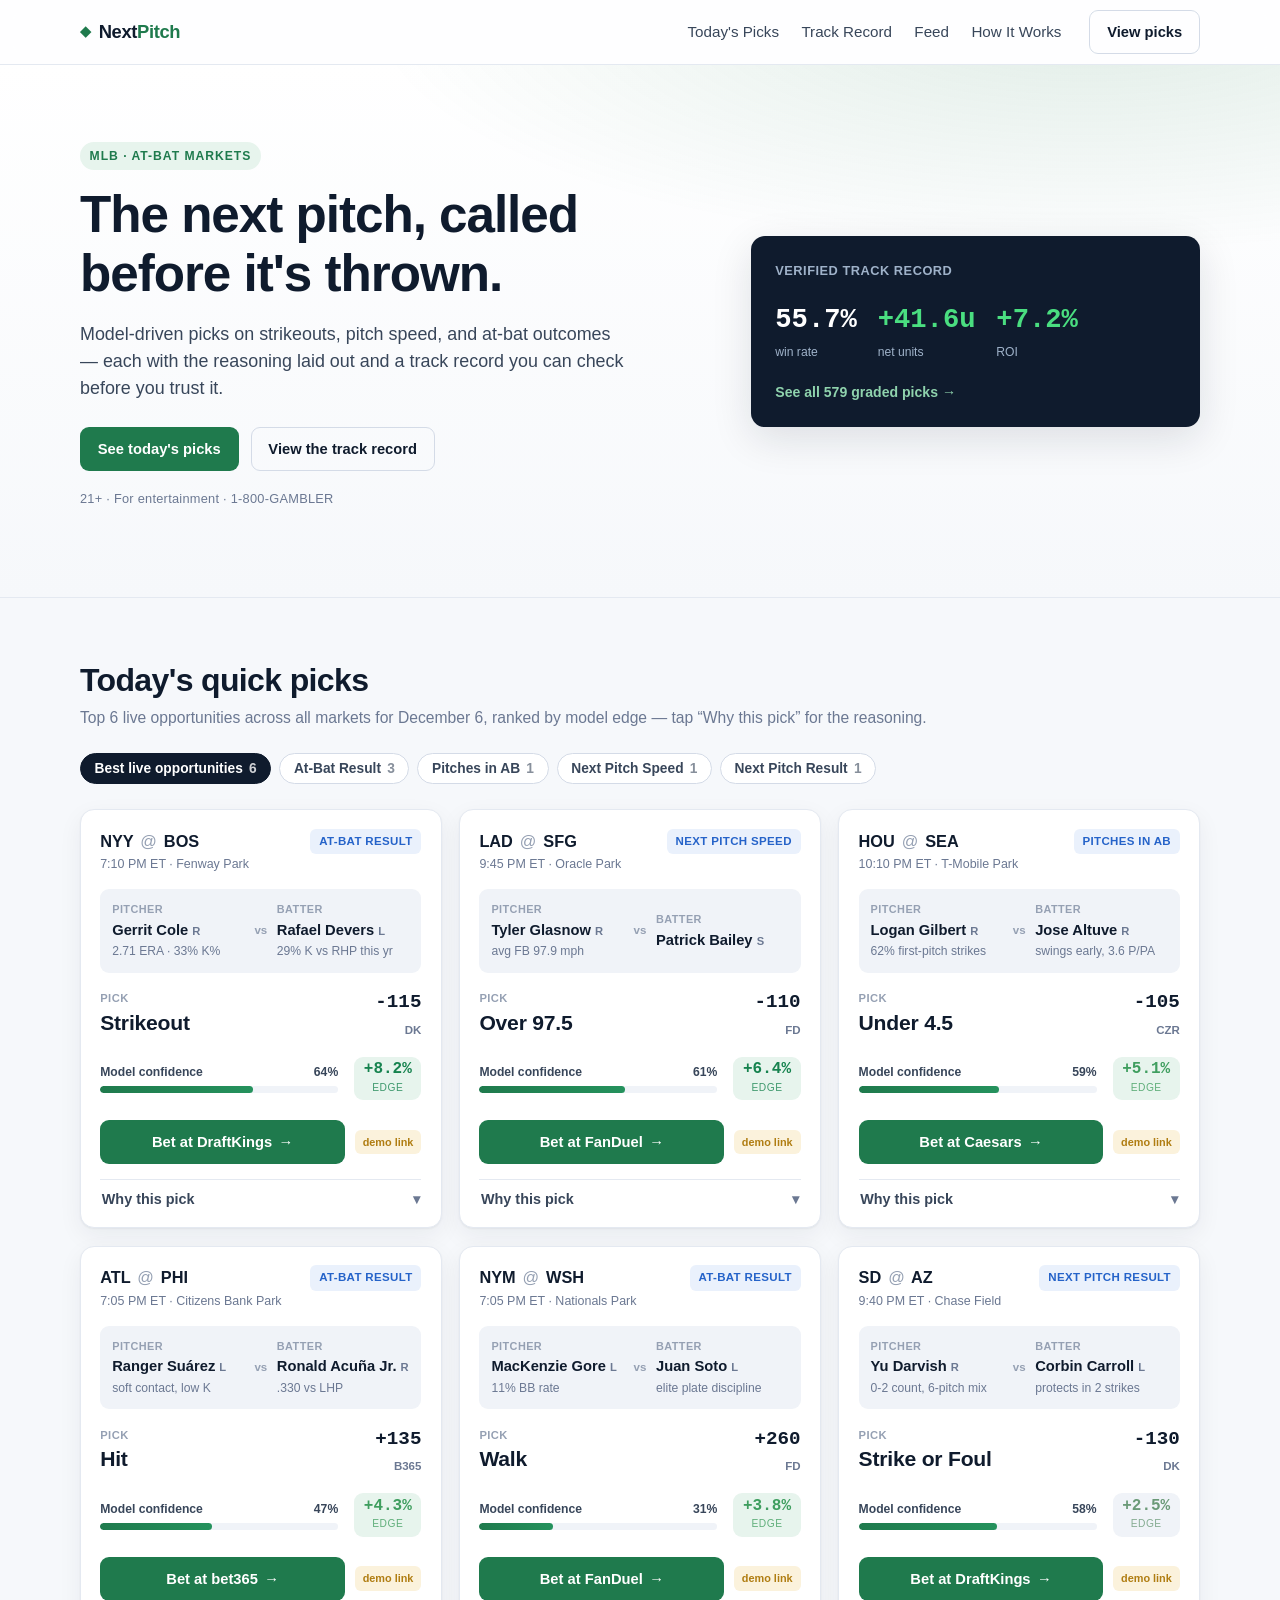
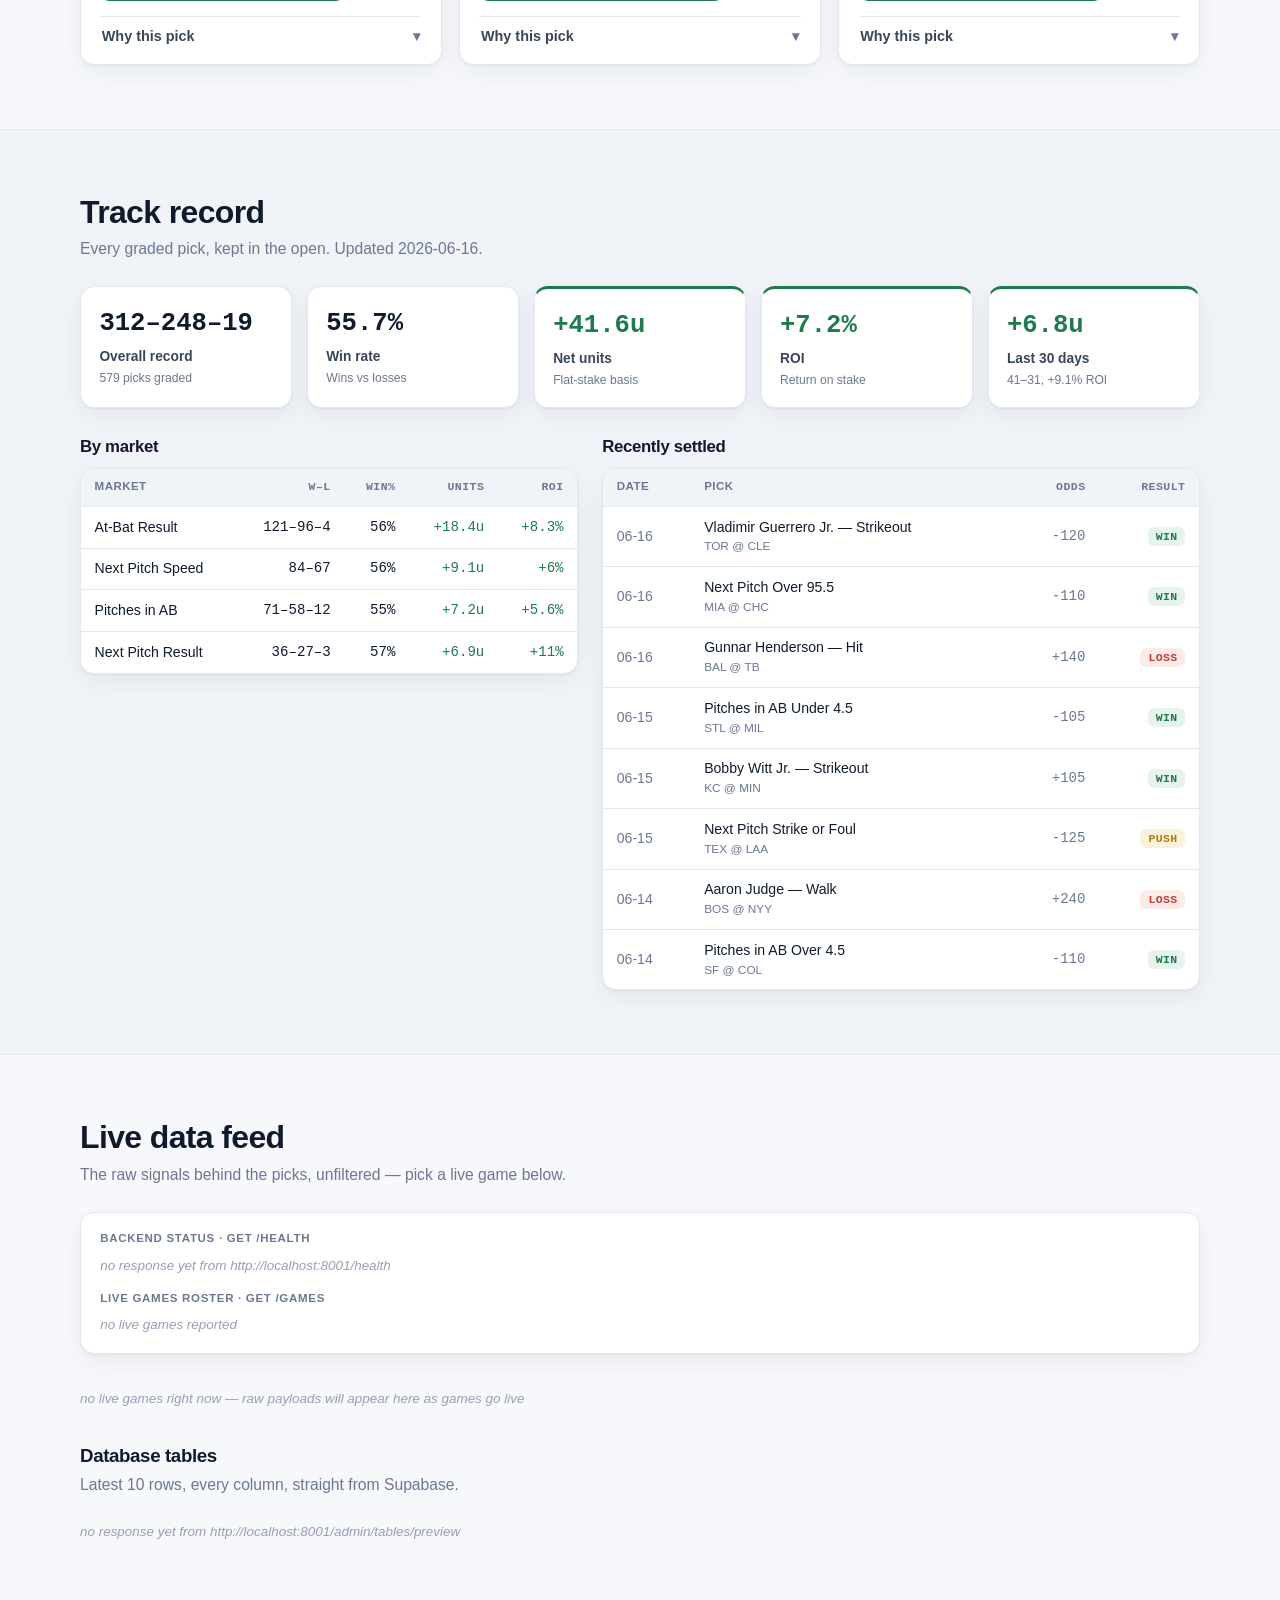
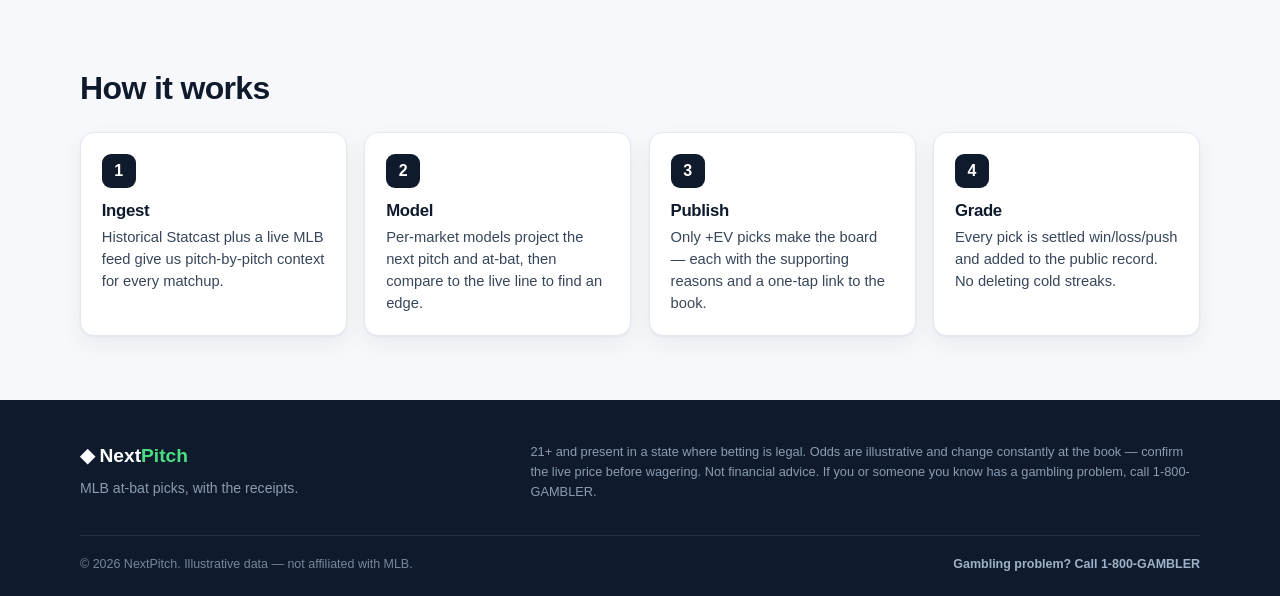
==== frontend/index.html @ a4dc6997 "Merge pull request #5 from danielmac96/claude/planning-session-69y5hz" ====
<!DOCTYPE html>
<html lang="en">
<head>
  <meta charset="utf-8">
  <meta name="viewport" content="width=device-width, initial-scale=1">
  <title>Next Pitch — MLB At-Bat Picks</title>
  <meta name="description" content="Data-driven MLB at-bat picks — strikeouts, pitch speed, and more — with a transparent, verifiable track record.">
  <link rel="stylesheet" href="site.css">
</head>
<body>
  <!-- ── Header / nav ─────────────────────────────────────────────── -->
  <header class="site-header">
    <div class="wrap header-inner">
      <a class="brand" href="#top">
        <span class="brand-mark">◆</span>
        <span class="brand-name">Next<span>Pitch</span></span>
      </a>
      <nav class="nav">
        <a href="#picks">Today's Picks</a>
        <a href="#record">Track Record</a>
        <a href="#feed">Feed</a>
        <a href="#how">How It Works</a>
      </nav>
      <a class="btn btn-ghost nav-cta" href="#picks">View picks</a>
    </div>
  </header>

  <main id="top">
    <!-- ── Hero ───────────────────────────────────────────────────── -->
    <section class="hero">
      <div class="wrap hero-inner">
        <div class="hero-copy">
          <span class="eyebrow">MLB · At-Bat Markets</span>
          <h1>The next pitch, called before it's thrown.</h1>
          <p class="lede">
            Model-driven picks on strikeouts, pitch speed, and at-bat outcomes —
            each with the reasoning laid out and a track record you can check
            before you trust it.
          </p>
          <div class="hero-actions">
            <a class="btn btn-primary" href="#picks">See today's picks</a>
            <a class="btn btn-ghost" href="#record">View the track record</a>
          </div>
          <p class="hero-fineprint">21+ · For entertainment · 1-800-GAMBLER</p>
        </div>
        <!-- Confidence stats pulled from the track record -->
        <aside class="hero-stats" id="hero-stats" aria-label="Track record summary">
          <div class="stat-card skeleton-card"></div>
        </aside>
      </div>
    </section>

    <!-- ── Today's picks ──────────────────────────────────────────── -->
    <section id="picks" class="section">
      <div class="wrap">
        <div class="section-head">
          <div>
            <h2>Today's quick picks</h2>
            <p class="section-sub" id="picks-sub">Loading today's board…</p>
          </div>
          <div class="filters" id="filters" role="tablist" aria-label="Best live opportunities, or pick a single market"></div>
        </div>
        <div class="picks-grid" id="picks-grid"></div>
      </div>
    </section>

    <!-- ── Track record ───────────────────────────────────────────── -->
    <section id="record" class="section section-alt">
      <div class="wrap">
        <div class="section-head">
          <div>
            <h2>Track record</h2>
            <p class="section-sub" id="record-sub">Every graded pick, kept in the open.</p>
          </div>
        </div>
        <div class="record-tiles" id="record-tiles"></div>
        <div class="record-cols">
          <div class="record-block">
            <h3>By market</h3>
            <div class="table-scroll">
              <table class="rec-table" id="bymarket-table"></table>
            </div>
          </div>
          <div class="record-block">
            <h3>Recently settled</h3>
            <div class="table-scroll">
              <table class="rec-table" id="recent-table"></table>
            </div>
          </div>
        </div>
      </div>
    </section>

    <!-- ── Live data feed ────────────────────────────────────────────── -->
    <section id="feed" class="section">
      <div class="wrap">
        <div class="section-head">
          <div>
            <h2>Live data feed</h2>
            <p class="section-sub" id="feed-sub">The raw signals behind the picks, unfiltered — pick a live game below.</p>
          </div>
        </div>
        <div class="feed-status" id="feed-status"></div>
        <div class="feed-subtabs" id="feed-subtabs" role="tablist" aria-label="Select a live game feed"></div>
        <div id="feed-panes"></div>

        <div class="section-head" style="margin-top: 2.2rem;">
          <div>
            <h3>Database tables</h3>
            <p class="section-sub">Latest 10 rows, every column, straight from Supabase.</p>
          </div>
        </div>
        <div id="db-tables"></div>
      </div>
    </section>

    <!-- ── How it works ───────────────────────────────────────────── -->
    <section id="how" class="section">
      <div class="wrap">
        <div class="section-head"><h2>How it works</h2></div>
        <ol class="steps">
          <li>
            <span class="step-num">1</span>
            <h3>Ingest</h3>
            <p>Historical Statcast plus a live MLB feed give us pitch-by-pitch context for every matchup.</p>
          </li>
          <li>
            <span class="step-num">2</span>
            <h3>Model</h3>
            <p>Per-market models project the next pitch and at-bat, then compare to the live line to find an edge.</p>
          </li>
          <li>
            <span class="step-num">3</span>
            <h3>Publish</h3>
            <p>Only +EV picks make the board — each with the supporting reasons and a one-tap link to the book.</p>
          </li>
          <li>
            <span class="step-num">4</span>
            <h3>Grade</h3>
            <p>Every pick is settled win/loss/push and added to the public record. No deleting cold streaks.</p>
          </li>
        </ol>
      </div>
    </section>
  </main>

  <!-- ── Footer ───────────────────────────────────────────────────── -->
  <footer class="site-footer">
    <div class="wrap footer-inner">
      <div class="footer-brand">
        <span class="brand-mark">◆</span>
        <span class="brand-name">Next<span>Pitch</span></span>
        <p class="footer-tag">MLB at-bat picks, with the receipts.</p>
      </div>
      <p class="disclaimer" id="disclaimer"></p>
    </div>
    <div class="wrap footer-legal">
      <span>© <span id="year"></span> NextPitch. Illustrative data — not affiliated with MLB.</span>
      <span class="gamble-badge">Gambling problem? Call 1-800-GAMBLER</span>
    </div>
  </footer>

  <script src="picks-data.js"></script>
  <script src="site.js"></script>
</body>
</html>
---- frontend/site.css ----
/* ============================================================
   NextPitch — consumer picks site
   Clean, trustworthy, sportsbook-adjacent. Light surface, deep
   navy ink, green for +EV. Distinct from the dark terminal.html.
   ============================================================ */

:root {
  --bg:        #f6f8fb;
  --surface:   #ffffff;
  --surface-2: #f0f3f8;
  --ink:       #0f1b2d;
  --ink-2:     #38465a;
  --muted:     #6b7892;
  --muted-2:   #95a0b3;
  --line:      #e4e9f1;
  --line-2:    #d4dbe7;

  --navy:      #0f1b2d;
  --navy-2:    #16263d;
  --accent:    #1f7a4d;   /* +EV green */
  --accent-2:  #25925d;
  --accent-bg: #e7f4ed;
  --gold:      #b8862b;
  --red:       #c23b34;
  --red-bg:    #fbecea;
  --amber:     #b07d12;
  --amber-bg:  #fbf2dc;
  --blue:      #2563c9;

  --hot:       #16834f;
  --warm:      #3f9e5f;
  --soft:      #6b9a78;
  --neg:       #c23b34;

  --radius:    14px;
  --radius-sm: 9px;
  --shadow:    0 1px 2px rgba(15,27,45,.05), 0 8px 24px rgba(15,27,45,.06);
  --shadow-lg: 0 12px 40px rgba(15,27,45,.12);
  --sans: -apple-system, BlinkMacSystemFont, "Segoe UI", Roboto, "Helvetica Neue", Arial, sans-serif;
  --mono: ui-monospace, "SF Mono", "JetBrains Mono", Menlo, Consolas, monospace;
}

* { box-sizing: border-box; }
html { scroll-behavior: smooth; }
body {
  margin: 0;
  font-family: var(--sans);
  color: var(--ink);
  background: var(--bg);
  line-height: 1.5;
  -webkit-font-smoothing: antialiased;
}
a { color: inherit; text-decoration: none; }
h1, h2, h3 { margin: 0; line-height: 1.15; letter-spacing: -0.02em; }
.wrap { width: min(1120px, 92vw); margin: 0 auto; }
.num { font-variant-numeric: tabular-nums; font-family: var(--mono); }
.pos { color: var(--accent); }
.neg { color: var(--red); }

/* ── buttons ──────────────────────────────────────────────── */
.btn {
  display: inline-flex; align-items: center; justify-content: center; gap: .4rem;
  font-weight: 600; font-size: .92rem; padding: .62rem 1.05rem;
  border-radius: var(--radius-sm); border: 1px solid transparent;
  cursor: pointer; transition: transform .08s ease, background .15s ease, box-shadow .15s ease;
}
.btn:active { transform: translateY(1px); }
.btn-primary { background: var(--accent); color: #fff; }
.btn-primary:hover { background: var(--accent-2); box-shadow: 0 6px 18px rgba(31,122,77,.28); }
.btn-ghost { background: transparent; color: var(--ink); border-color: var(--line-2); }
.btn-ghost:hover { background: var(--surface-2); }

/* ── header ───────────────────────────────────────────────── */
.site-header {
  position: sticky; top: 0; z-index: 50;
  background: rgba(255,255,255,.86); backdrop-filter: blur(10px);
  border-bottom: 1px solid var(--line);
}
.header-inner { display: flex; align-items: center; gap: 1.5rem; height: 64px; }
.brand { display: flex; align-items: center; gap: .5rem; font-weight: 800; font-size: 1.15rem; letter-spacing: -.02em; }
.brand-mark { color: var(--accent); font-size: .9rem; }
.brand-name span { color: var(--accent); }
.nav { display: flex; gap: 1.4rem; margin-left: auto; }
.nav a { color: var(--ink-2); font-weight: 500; font-size: .95rem; }
.nav a:hover { color: var(--ink); }
.nav-cta { margin-left: .25rem; }

/* ── hero ─────────────────────────────────────────────────── */
.hero {
  background:
    radial-gradient(1200px 400px at 85% -10%, rgba(31,122,77,.14), transparent 60%),
    linear-gradient(180deg, #fff 0%, var(--bg) 100%);
  border-bottom: 1px solid var(--line);
  padding: clamp(2.5rem, 6vw, 5rem) 0;
}
.hero-inner { display: grid; grid-template-columns: 1.25fr .9fr; gap: 3rem; align-items: center; }
.eyebrow {
  display: inline-block; font-size: .76rem; font-weight: 700; letter-spacing: .08em;
  text-transform: uppercase; color: var(--accent); background: var(--accent-bg);
  padding: .3rem .6rem; border-radius: 999px; margin-bottom: 1rem;
}
.hero h1 { font-size: clamp(2rem, 4.4vw, 3.2rem); font-weight: 800; }
.lede { font-size: 1.12rem; color: var(--ink-2); max-width: 34rem; margin: 1.1rem 0 1.6rem; }
.hero-actions { display: flex; gap: .75rem; flex-wrap: wrap; }
.hero-fineprint { margin-top: 1.1rem; font-size: .8rem; color: var(--muted); letter-spacing: .02em; }

.hero-stats { display: flex; }
.stat-card {
  width: 100%; background: var(--navy); color: #fff;
  border-radius: var(--radius); padding: 1.4rem 1.5rem; box-shadow: var(--shadow-lg);
}
.skeleton-card { min-height: 190px; background: var(--surface-2); }
.stat-card-title { font-size: .8rem; font-weight: 600; color: #9fb2c9; letter-spacing: .04em; text-transform: uppercase; }
.stat-row { display: flex; gap: 1.3rem; margin: 1.1rem 0 1.2rem; }
.stat { display: flex; flex-direction: column; }
.stat-num { font-size: 1.7rem; font-weight: 800; font-variant-numeric: tabular-nums; font-family: var(--mono); }
.stat-num.pos { color: #4ade80; } .stat-num.neg { color: #fb7185; }
.stat-lbl { font-size: .76rem; color: #9fb2c9; margin-top: .15rem; }
.stat-link { font-size: .88rem; font-weight: 600; color: #8fd3ad; }
.stat-link:hover { color: #b6e6cd; }

/* ── sections ─────────────────────────────────────────────── */
.section { padding: clamp(2.5rem, 5vw, 4.2rem) 0; }
.section-alt { background: var(--surface-2); border-top: 1px solid var(--line); border-bottom: 1px solid var(--line); }
.section-head { display: flex; align-items: flex-end; justify-content: space-between; gap: 1.5rem; margin-bottom: 1.6rem; flex-wrap: wrap; }
.section-head h2 { font-size: clamp(1.5rem, 3vw, 2rem); font-weight: 800; }
.section-sub { margin: .4rem 0 0; color: var(--muted); font-size: .98rem; }

/* ── filters ──────────────────────────────────────────────── */
.filters { display: flex; gap: .5rem; flex-wrap: wrap; }
.filter {
  font-family: var(--sans); font-size: .86rem; font-weight: 600; color: var(--ink-2);
  background: var(--surface); border: 1px solid var(--line-2); border-radius: 999px;
  padding: .42rem .85rem; cursor: pointer; transition: all .14s ease;
}
.filter:hover { border-color: var(--accent); color: var(--accent); }
.filter.active { background: var(--navy); color: #fff; border-color: var(--navy); }
.filter-n { opacity: .6; font-variant-numeric: tabular-nums; margin-left: .15rem; }
.filter.active .filter-n { opacity: .8; }

/* ── picks grid ───────────────────────────────────────────── */
.picks-grid { display: grid; grid-template-columns: repeat(auto-fill, minmax(330px, 1fr)); gap: 1.1rem; }
.pick-card {
  background: var(--surface); border: 1px solid var(--line); border-radius: var(--radius);
  padding: 1.15rem 1.2rem; box-shadow: var(--shadow); display: flex; flex-direction: column;
  transition: box-shadow .15s ease, border-color .15s ease;
}
.pick-card:hover { box-shadow: var(--shadow-lg); border-color: var(--line-2); }
.pick-card.is-open { box-shadow: var(--shadow-lg); }

.pick-top { display: flex; justify-content: space-between; align-items: flex-start; gap: .75rem; }
.matchup { display: flex; flex-direction: column; }
.teams { font-weight: 800; font-size: 1.02rem; }
.teams .at { color: var(--muted-2); font-weight: 500; margin: 0 .15rem; }
.game-meta { font-size: .78rem; color: var(--muted); margin-top: .12rem; }
.market-tag {
  font-size: .72rem; font-weight: 700; letter-spacing: .03em; text-transform: uppercase;
  color: var(--blue); background: #eaf1fc; padding: .26rem .55rem; border-radius: 6px; white-space: nowrap;
}

.matchup-faces {
  display: grid; grid-template-columns: 1fr auto 1fr; align-items: center; gap: .6rem;
  margin: .95rem 0; padding: .75rem; background: var(--surface-2); border-radius: var(--radius-sm);
}
.face { display: flex; flex-direction: column; min-width: 0; }
.face-role { font-size: .68rem; font-weight: 700; text-transform: uppercase; letter-spacing: .04em; color: var(--muted-2); }
.face-name { font-weight: 700; font-size: .92rem; margin-top: .1rem; }
.face-name .hand { font-size: .7rem; color: var(--muted); font-weight: 600; }
.face-note { font-size: .76rem; color: var(--muted); margin-top: .1rem; }
.vs { font-size: .72rem; font-weight: 700; color: var(--muted-2); }

.pick-line { display: flex; align-items: center; justify-content: space-between; gap: 1rem; }
.pick-call { display: flex; flex-direction: column; }
.pick-label { font-size: .7rem; font-weight: 700; text-transform: uppercase; letter-spacing: .04em; color: var(--muted-2); }
.pick-value { font-size: 1.32rem; font-weight: 800; color: var(--navy); letter-spacing: -.01em; }
.pick-odds { text-align: right; }
.odds-price { display: block; font-family: var(--mono); font-weight: 700; font-size: 1.2rem; }
.odds-book { font-size: .72rem; color: var(--muted); font-weight: 600; }

.meters { display: flex; align-items: center; gap: 1rem; margin: 1rem 0 .35rem; }
.meter { flex: 1; }
.meter-head { display: flex; justify-content: space-between; font-size: .76rem; color: var(--ink-2); font-weight: 600; margin-bottom: .3rem; }
.bar { height: 7px; background: var(--surface-2); border-radius: 999px; overflow: hidden; }
.bar-fill { height: 100%; background: linear-gradient(90deg, var(--accent), var(--accent-2)); border-radius: 999px; }
.edge-chip { display: flex; flex-direction: column; align-items: center; padding: .3rem .6rem; border-radius: var(--radius-sm); min-width: 62px; }
.edge-val { font-family: var(--mono); font-weight: 800; font-size: 1rem; line-height: 1; }
.edge-lbl { font-size: .64rem; text-transform: uppercase; letter-spacing: .05em; margin-top: .15rem; opacity: .8; }
.edge-hot  { background: var(--accent-bg); color: var(--hot); }
.edge-warm { background: var(--accent-bg); color: var(--warm); }
.edge-soft { background: var(--surface-2); color: var(--soft); }
.edge-neg  { background: var(--red-bg); color: var(--neg); }
.edge-none { background: var(--surface-2); color: var(--muted); }

.cta-row { display: flex; align-items: center; gap: .6rem; margin: .9rem 0 .25rem; }
.bet-cta { flex: 1; }
.aff-flag { font-size: .68rem; color: var(--amber); background: var(--amber-bg); padding: .25rem .5rem; border-radius: 6px; font-weight: 600; white-space: nowrap; }

/* ── why-this-pick dropdown ───────────────────────────────── */
.why-toggle {
  display: flex; align-items: center; justify-content: space-between; width: 100%;
  background: transparent; border: 0; border-top: 1px solid var(--line); margin-top: .7rem;
  padding: .7rem .1rem .1rem; cursor: pointer; font-family: var(--sans);
  font-size: .9rem; font-weight: 600; color: var(--ink-2);
}
.why-toggle:hover { color: var(--accent); }
.why-toggle .chev { transition: transform .18s ease; color: var(--muted); }
.why-toggle[aria-expanded="true"] .chev { transform: rotate(180deg); color: var(--accent); }
.why-body { padding-top: .5rem; }
.why-intro { font-size: .82rem; color: var(--ink-2); margin: 0 0 .55rem; }
.why-intro strong { color: var(--navy); }
.why-bullets { margin: 0; padding-left: 1.05rem; display: flex; flex-direction: column; gap: .4rem; }
.why-bullets li { font-size: .88rem; color: var(--ink-2); }
.why-bullets li::marker { color: var(--accent); }
.why-foot { font-size: .72rem; color: var(--muted-2); margin: .7rem 0 0; }

/* ── track record ─────────────────────────────────────────── */
.record-tiles { display: grid; grid-template-columns: repeat(auto-fit, minmax(150px, 1fr)); gap: .9rem; margin-bottom: 1.8rem; }
.rec-tile {
  background: var(--surface); border: 1px solid var(--line); border-radius: var(--radius);
  padding: 1.1rem 1.15rem; display: flex; flex-direction: column; box-shadow: var(--shadow);
}
.rec-tile.tone-pos { border-top: 3px solid var(--accent); }
.rec-tile.tone-neg { border-top: 3px solid var(--red); }
.rec-big { font-size: 1.6rem; font-weight: 800; font-variant-numeric: tabular-nums; font-family: var(--mono); }
.rec-lbl { font-size: .86rem; font-weight: 600; color: var(--ink-2); margin-top: .25rem; }
.rec-sub { font-size: .76rem; color: var(--muted); margin-top: .1rem; }
.tone-pos .rec-big { color: var(--accent); } .tone-neg .rec-big { color: var(--red); }

.record-cols { display: grid; grid-template-columns: 1fr 1.2fr; gap: 1.5rem; }
.record-block h3 { font-size: 1.05rem; font-weight: 700; margin-bottom: .7rem; }
.table-scroll { overflow-x: auto; background: var(--surface); border: 1px solid var(--line); border-radius: var(--radius); box-shadow: var(--shadow); }
.rec-table { width: 100%; border-collapse: collapse; font-size: .88rem; }
.rec-table th, .rec-table td { padding: .62rem .85rem; text-align: left; border-bottom: 1px solid var(--line); }
.rec-table th { font-size: .72rem; text-transform: uppercase; letter-spacing: .04em; color: var(--muted); font-weight: 700; background: var(--surface-2); }
.rec-table tbody tr:last-child td { border-bottom: 0; }
.rec-table .num { text-align: right; }
.rec-table th.num { text-align: right; }
.rec-table .dim { color: var(--muted); }
.rec-match { display: block; font-size: .74rem; color: var(--muted); margin-top: .05rem; }
.result { font-size: .72rem; font-weight: 800; padding: .2rem .5rem; border-radius: 6px; letter-spacing: .03em; }
.result-win  { color: var(--accent); background: var(--accent-bg); }
.result-loss { color: var(--red); background: var(--red-bg); }
.result-push { color: var(--amber); background: var(--amber-bg); }

/* ── live data feed ───────────────────────────────────────── */
.feed-status { margin-bottom: 1.1rem; }
.feed-section, .feed-pane {
  background: var(--surface); border: 1px solid var(--line); border-radius: var(--radius);
  padding: 1.1rem 1.2rem; box-shadow: var(--shadow);
}
.feed-section-title {
  font-size: .72rem; letter-spacing: .06em; text-transform: uppercase; font-weight: 700;
  color: var(--muted); margin: .9rem 0 .5rem;
}
.feed-section-title:first-child { margin-top: 0; }
.feed-kv { display: flex; flex-wrap: wrap; gap: .5rem 1.1rem; font-size: .84rem; color: var(--ink-2); }
.feed-kv b { color: var(--muted); font-weight: 600; margin-right: .25rem; }
.feed-empty { font-size: .84rem; color: var(--muted-2); font-style: italic; }

.feed-table { display: flex; flex-direction: column; font-size: .82rem; font-family: var(--mono); }
.feed-th, .feed-tr { display: grid; grid-template-columns: repeat(auto-fit, minmax(70px, 1fr)); gap: .5rem; padding: .35rem 0; }
.feed-th { color: var(--muted); border-bottom: 1px solid var(--line-2); font-size: .68rem; letter-spacing: .03em; text-transform: uppercase; font-family: var(--sans); font-weight: 700; }
.feed-tr { color: var(--ink-2); border-bottom: 1px solid var(--line); }
.feed-tr:last-child { border-bottom: 0; }

.feed-subtabs { display: flex; gap: .5rem; flex-wrap: wrap; margin: 1.1rem 0; }
.feed-pane-head { display: flex; align-items: center; gap: .9rem; font-size: .86rem; color: var(--ink); margin-bottom: .3rem; flex-wrap: wrap; }
.feed-pane-head .feed-id { color: var(--muted); font-weight: 700; font-family: var(--mono); }
.feed-pane-head .feed-label { font-weight: 700; }
.feed-pane-head .feed-names { color: var(--muted); }
.feed-pane-head .feed-model { margin-left: auto; color: var(--muted-2); font-family: var(--mono); font-size: .78rem; }
.feed-pane-foot { display: flex; gap: 1.2rem; margin-top: .8rem; font-size: .78rem; color: var(--muted); }
.feed-pane-foot b { color: var(--muted); font-weight: 600; margin-right: .25rem; }

/* ── how it works ─────────────────────────────────────────── */
.steps { list-style: none; padding: 0; margin: 0; display: grid; grid-template-columns: repeat(auto-fit, minmax(220px, 1fr)); gap: 1.1rem; counter-reset: step; }
.steps li { background: var(--surface); border: 1px solid var(--line); border-radius: var(--radius); padding: 1.3rem; box-shadow: var(--shadow); }
.step-num { display: inline-flex; align-items: center; justify-content: center; width: 34px; height: 34px; border-radius: 9px; background: var(--navy); color: #fff; font-weight: 800; margin-bottom: .8rem; }
.steps h3 { font-size: 1.05rem; margin-bottom: .35rem; }
.steps p { margin: 0; color: var(--ink-2); font-size: .92rem; }

/* ── footer ───────────────────────────────────────────────── */
.site-footer { background: var(--navy); color: #c4d1e0; padding: 2.6rem 0 1.4rem; }
.footer-inner { display: grid; grid-template-columns: 1fr 1.6fr; gap: 2rem; align-items: start; }
.footer-brand .brand-mark, .footer-brand .brand-name { color: #fff; }
.footer-brand .brand-name span { color: #4ade80; }
.footer-brand .brand-name, .footer-brand .brand-mark { font-size: 1.2rem; font-weight: 800; }
.footer-tag { font-size: .88rem; color: #8a9bb2; margin: .5rem 0 0; }
.disclaimer { font-size: .8rem; line-height: 1.6; color: #8a9bb2; margin: 0; }
.footer-legal { display: flex; justify-content: space-between; gap: 1rem; flex-wrap: wrap; margin-top: 2rem; padding-top: 1.2rem; border-top: 1px solid rgba(255,255,255,.1); font-size: .78rem; color: #76869d; }
.gamble-badge { font-weight: 600; color: #9fb2c9; }

/* ── responsive ───────────────────────────────────────────── */
@media (max-width: 880px) {
  .hero-inner { grid-template-columns: 1fr; }
  .record-cols { grid-template-columns: 1fr; }
  .footer-inner { grid-template-columns: 1fr; }
  .nav { display: none; }
}
@media (max-width: 520px) {
  .nav-cta { display: none; }
  .stat-row { gap: 1rem; }
}
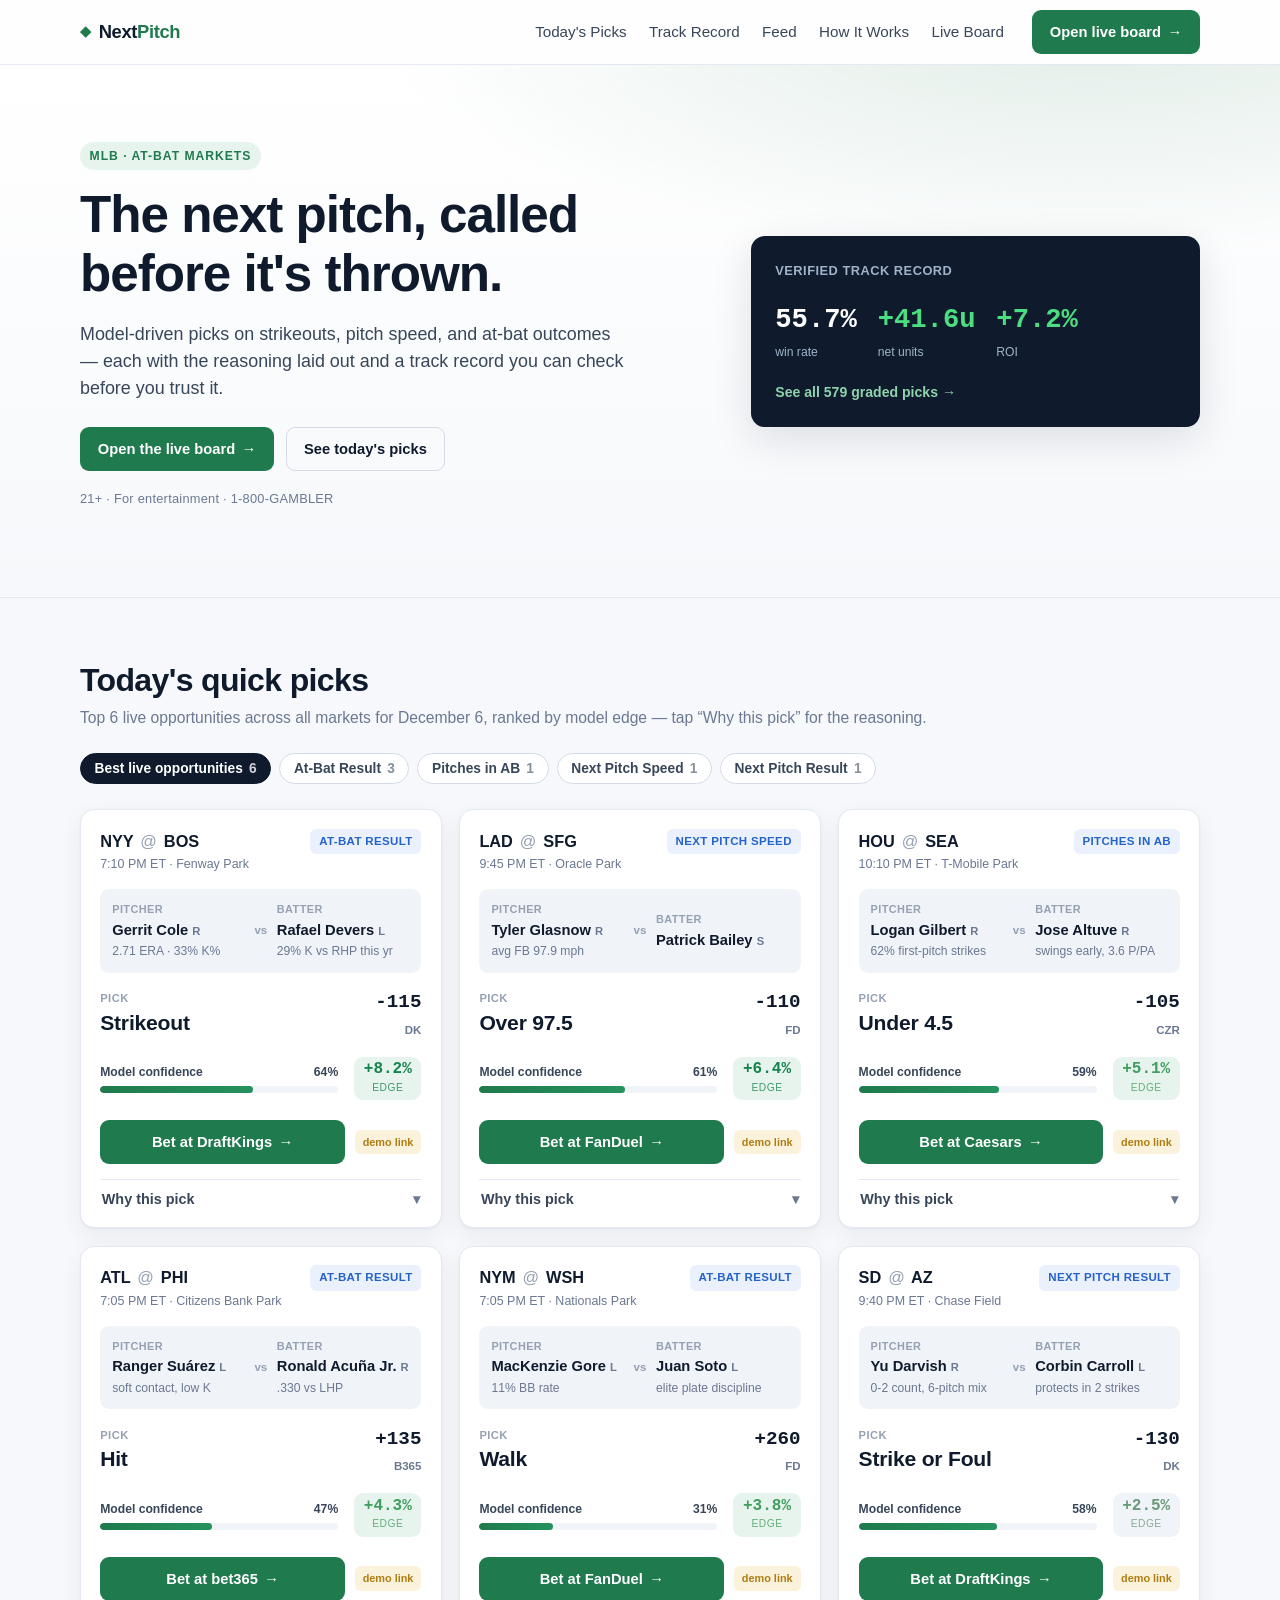
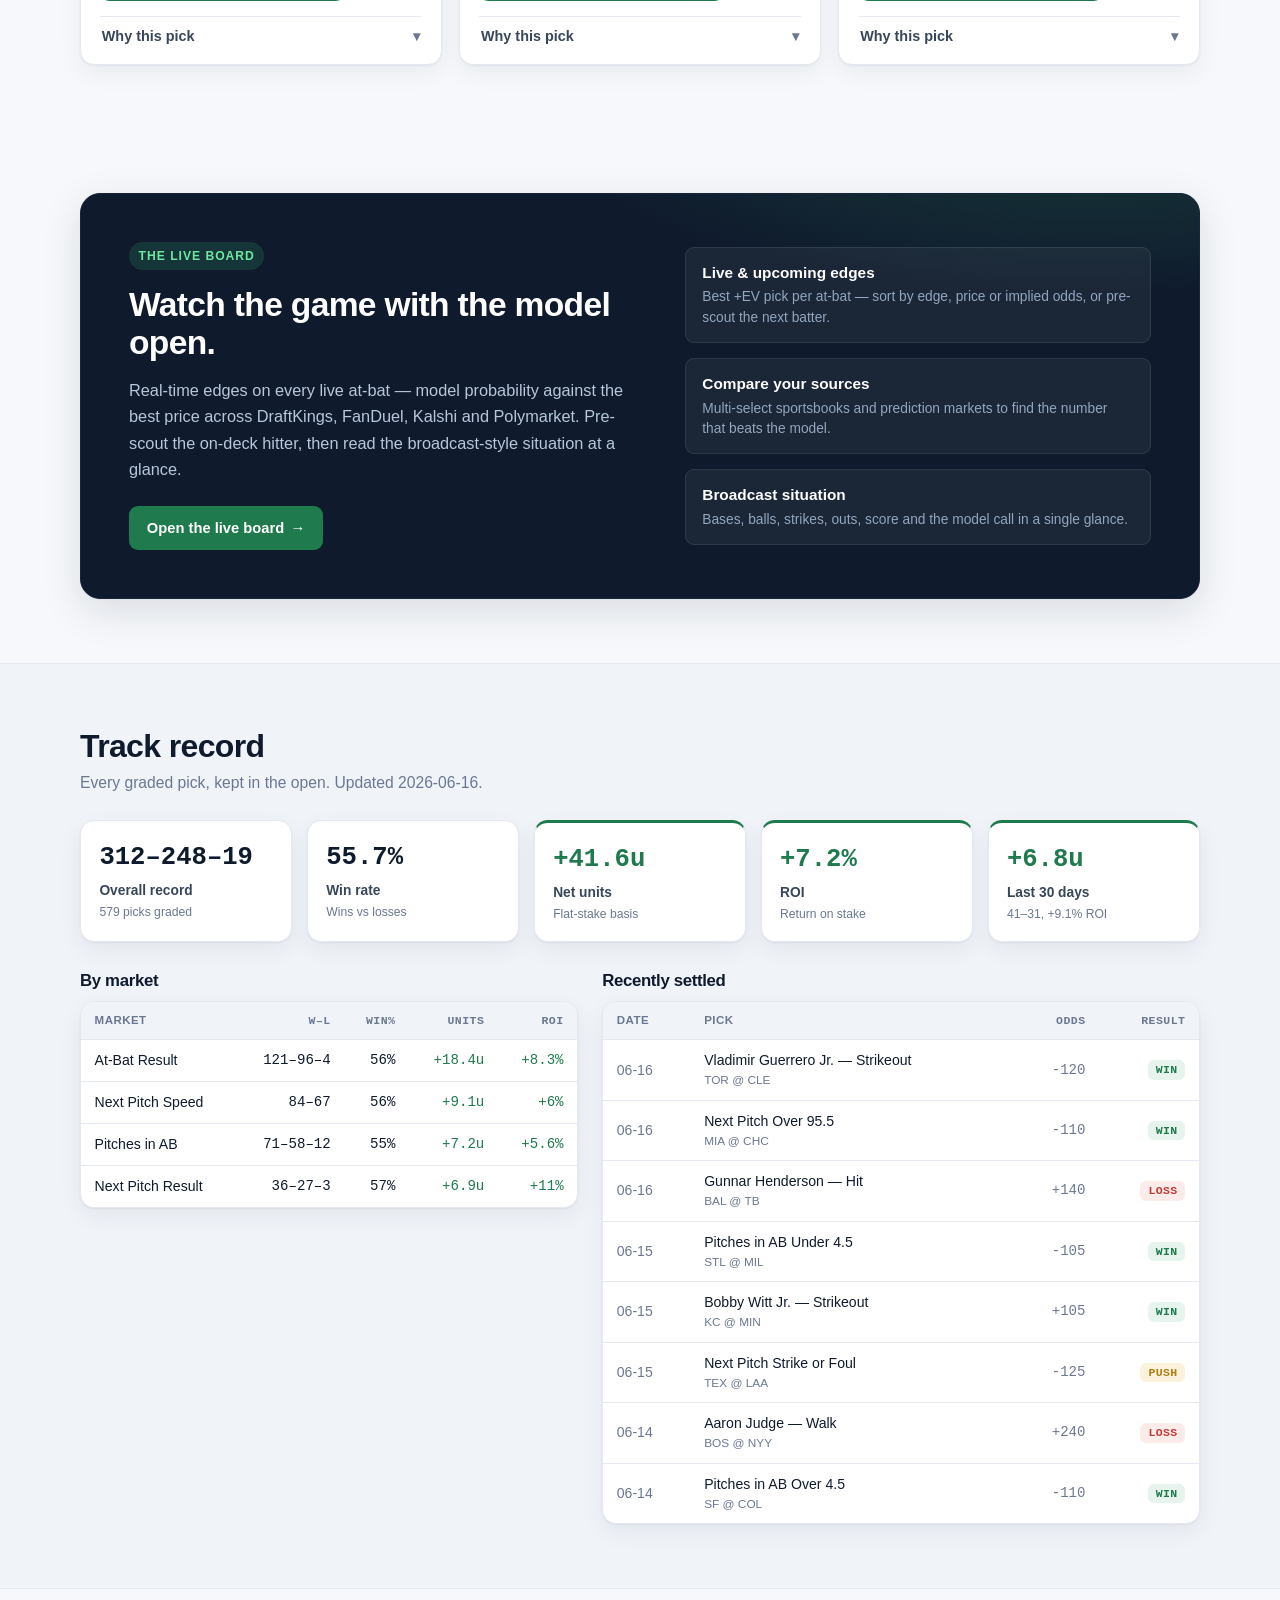
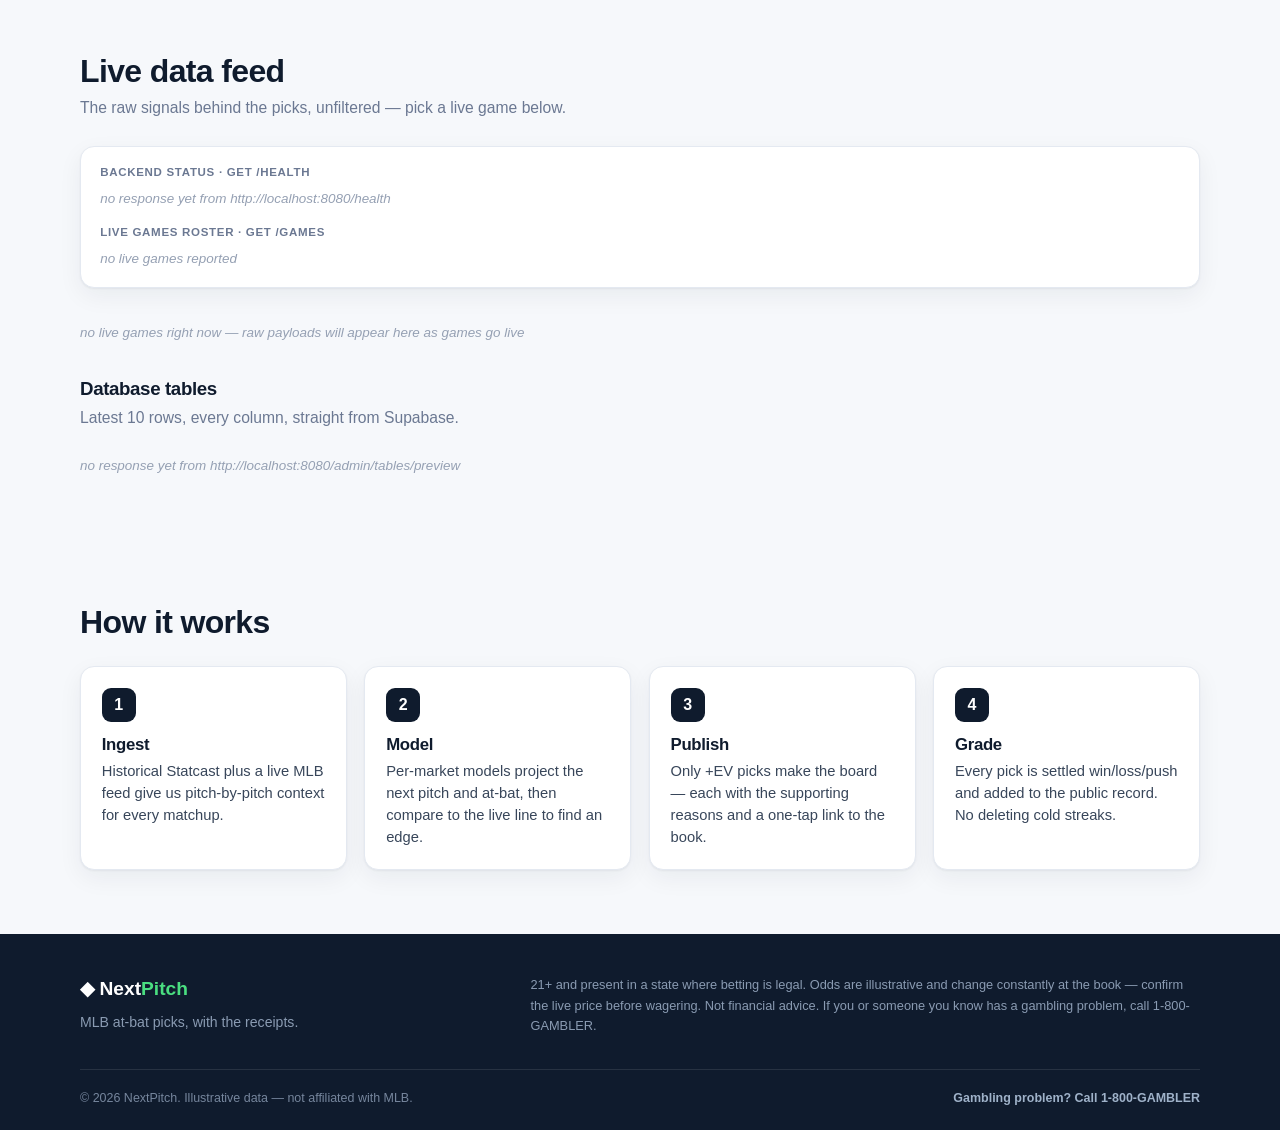
==== commit 70bfa31e: "Replace frontend with NextPitch redesign (homepage + live board) Swap the old static homepage and Bl" ====
--- a/frontend/index.html
+++ b/frontend/index.html
@@ -20,8 +20,9 @@
         <a href="#record">Track Record</a>
         <a href="#feed">Feed</a>
         <a href="#how">How It Works</a>
+        <a href="nextpitch.html" class="nav-live">Live Board</a>
       </nav>
-      <a class="btn btn-ghost nav-cta" href="#picks">View picks</a>
+      <a class="btn btn-primary nav-cta" href="nextpitch.html">Open live board <span aria-hidden="true">→</span></a>
     </div>
   </header>
 
@@ -38,8 +39,8 @@
             before you trust it.
           </p>
           <div class="hero-actions">
-            <a class="btn btn-primary" href="#picks">See today's picks</a>
-            <a class="btn btn-ghost" href="#record">View the track record</a>
+            <a class="btn btn-primary" href="nextpitch.html">Open the live board <span aria-hidden="true">→</span></a>
+            <a class="btn btn-ghost" href="#picks">See today's picks</a>
           </div>
           <p class="hero-fineprint">21+ · For entertainment · 1-800-GAMBLER</p>
         </div>
@@ -65,6 +66,24 @@
     </section>
 
     <!-- ── Track record ───────────────────────────────────────────── -->
+    <section class="section live-promo-wrap">
+      <div class="wrap">
+        <div class="live-promo">
+          <div class="live-promo-copy">
+            <span class="eyebrow eyebrow-dark">The live board</span>
+            <h2>Watch the game with the model open.</h2>
+            <p>Real-time edges on every live at-bat — model probability against the best price across DraftKings, FanDuel, Kalshi and Polymarket. Pre-scout the on-deck hitter, then read the broadcast-style situation at a glance.</p>
+            <a class="btn btn-primary" href="nextpitch.html">Open the live board <span aria-hidden="true">→</span></a>
+          </div>
+          <ul class="live-promo-feats">
+            <li><b>Live &amp; upcoming edges</b><span>Best +EV pick per at-bat — sort by edge, price or implied odds, or pre-scout the next batter.</span></li>
+            <li><b>Compare your sources</b><span>Multi-select sportsbooks and prediction markets to find the number that beats the model.</span></li>
+            <li><b>Broadcast situation</b><span>Bases, balls, strikes, outs, score and the model call in a single glance.</span></li>
+          </ul>
+        </div>
+      </div>
+    </section>
+
     <section id="record" class="section section-alt">
       <div class="wrap">
         <div class="section-head">
--- a/frontend/site.css
+++ b/frontend/site.css
@@ -1,7 +1,7 @@
 /* ============================================================
    NextPitch — consumer picks site
    Clean, trustworthy, sportsbook-adjacent. Light surface, deep
-   navy ink, green for +EV. Distinct from the dark terminal.html.
+   navy ink, green for +EV. Distinct from the live board (nextpitch.html).
    ============================================================ */
 
 :root {
@@ -83,7 +83,7 @@
 .nav { display: flex; gap: 1.4rem; margin-left: auto; }
 .nav a { color: var(--ink-2); font-weight: 500; font-size: .95rem; }
 .nav a:hover { color: var(--ink); }
-.nav-cta { margin-left: .25rem; }
+.nav-cta { margin-left: .25rem; white-space: nowrap; }
 
 /* ── hero ─────────────────────────────────────────────────── */
 .hero {
@@ -118,6 +118,30 @@
 .stat-lbl { font-size: .76rem; color: #9fb2c9; margin-top: .15rem; }
 .stat-link { font-size: .88rem; font-weight: 600; color: #8fd3ad; }
 .stat-link:hover { color: #b6e6cd; }
+
+/* ── live board promo ─────────────────────────────────────── */
+.nav-live { color: var(--accent); font-weight: 700; }
+.nav-live:hover { color: var(--accent-2); }
+.live-promo-wrap { padding-top: 0; }
+.live-promo {
+  display: grid; grid-template-columns: 1.05fr .95fr; gap: 2.6rem; align-items: center;
+  background:
+    radial-gradient(900px 300px at 90% -20%, rgba(74,222,128,.16), transparent 60%),
+    var(--navy);
+  border: 1px solid var(--navy-2); border-radius: 20px;
+  padding: clamp(1.8rem, 4vw, 3rem); box-shadow: var(--shadow-lg);
+}
+.live-promo h2 { color: #fff; font-size: clamp(1.5rem, 3vw, 2.1rem); font-weight: 800; }
+.live-promo p { color: #b7c6da; font-size: 1.02rem; line-height: 1.6; margin: .9rem 0 1.5rem; max-width: 34rem; }
+.eyebrow-dark { color: #6ee7a0; background: rgba(74,222,128,.13); }
+.live-promo-feats { list-style: none; margin: 0; padding: 0; display: flex; flex-direction: column; gap: .9rem; }
+.live-promo-feats li {
+  display: flex; flex-direction: column; gap: .2rem;
+  background: rgba(255,255,255,.05); border: 1px solid rgba(255,255,255,.09);
+  border-radius: var(--radius-sm); padding: .85rem 1rem;
+}
+.live-promo-feats b { color: #fff; font-size: .96rem; }
+.live-promo-feats span { color: #93a6bd; font-size: .86rem; line-height: 1.5; }
 
 /* ── sections ─────────────────────────────────────────────── */
 .section { padding: clamp(2.5rem, 5vw, 4.2rem) 0; }
@@ -295,6 +319,7 @@
   .hero-inner { grid-template-columns: 1fr; }
   .record-cols { grid-template-columns: 1fr; }
   .footer-inner { grid-template-columns: 1fr; }
+  .live-promo { grid-template-columns: 1fr; gap: 1.6rem; }
   .nav { display: none; }
 }
 @media (max-width: 520px) {
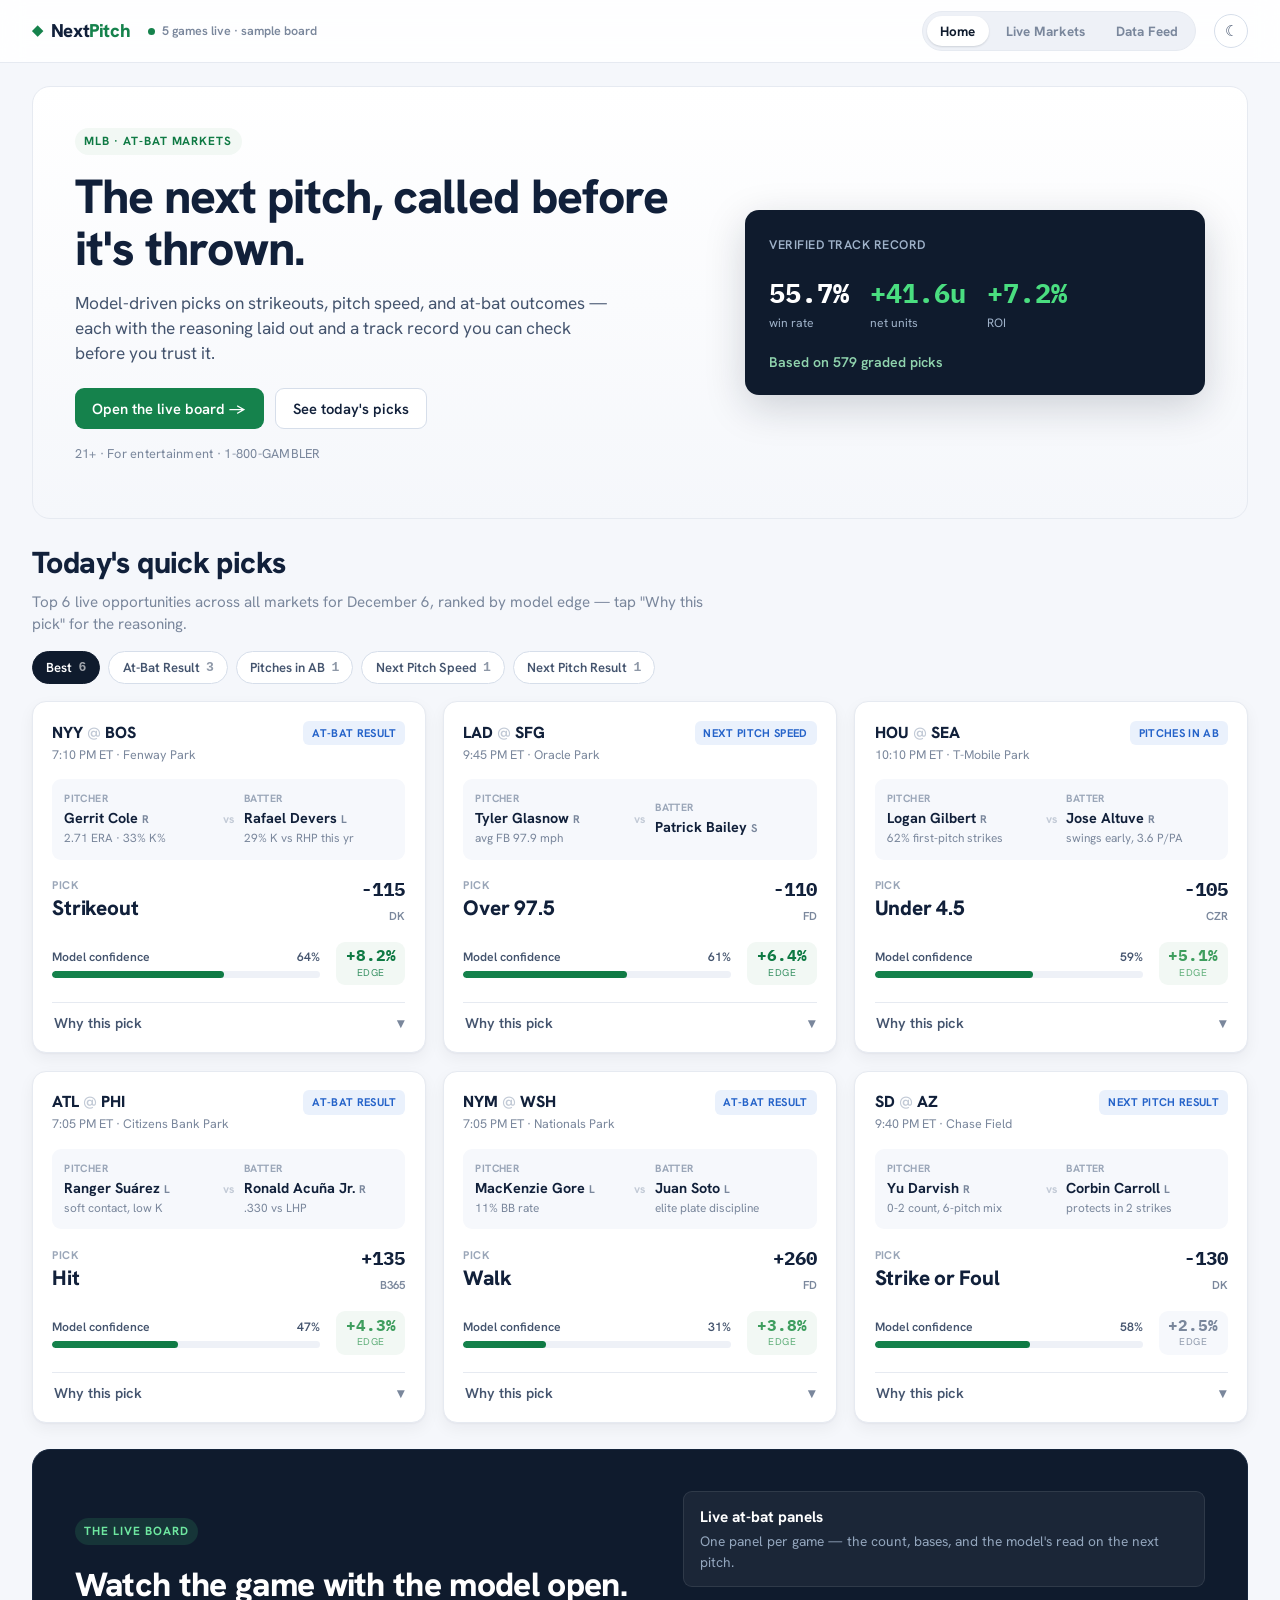
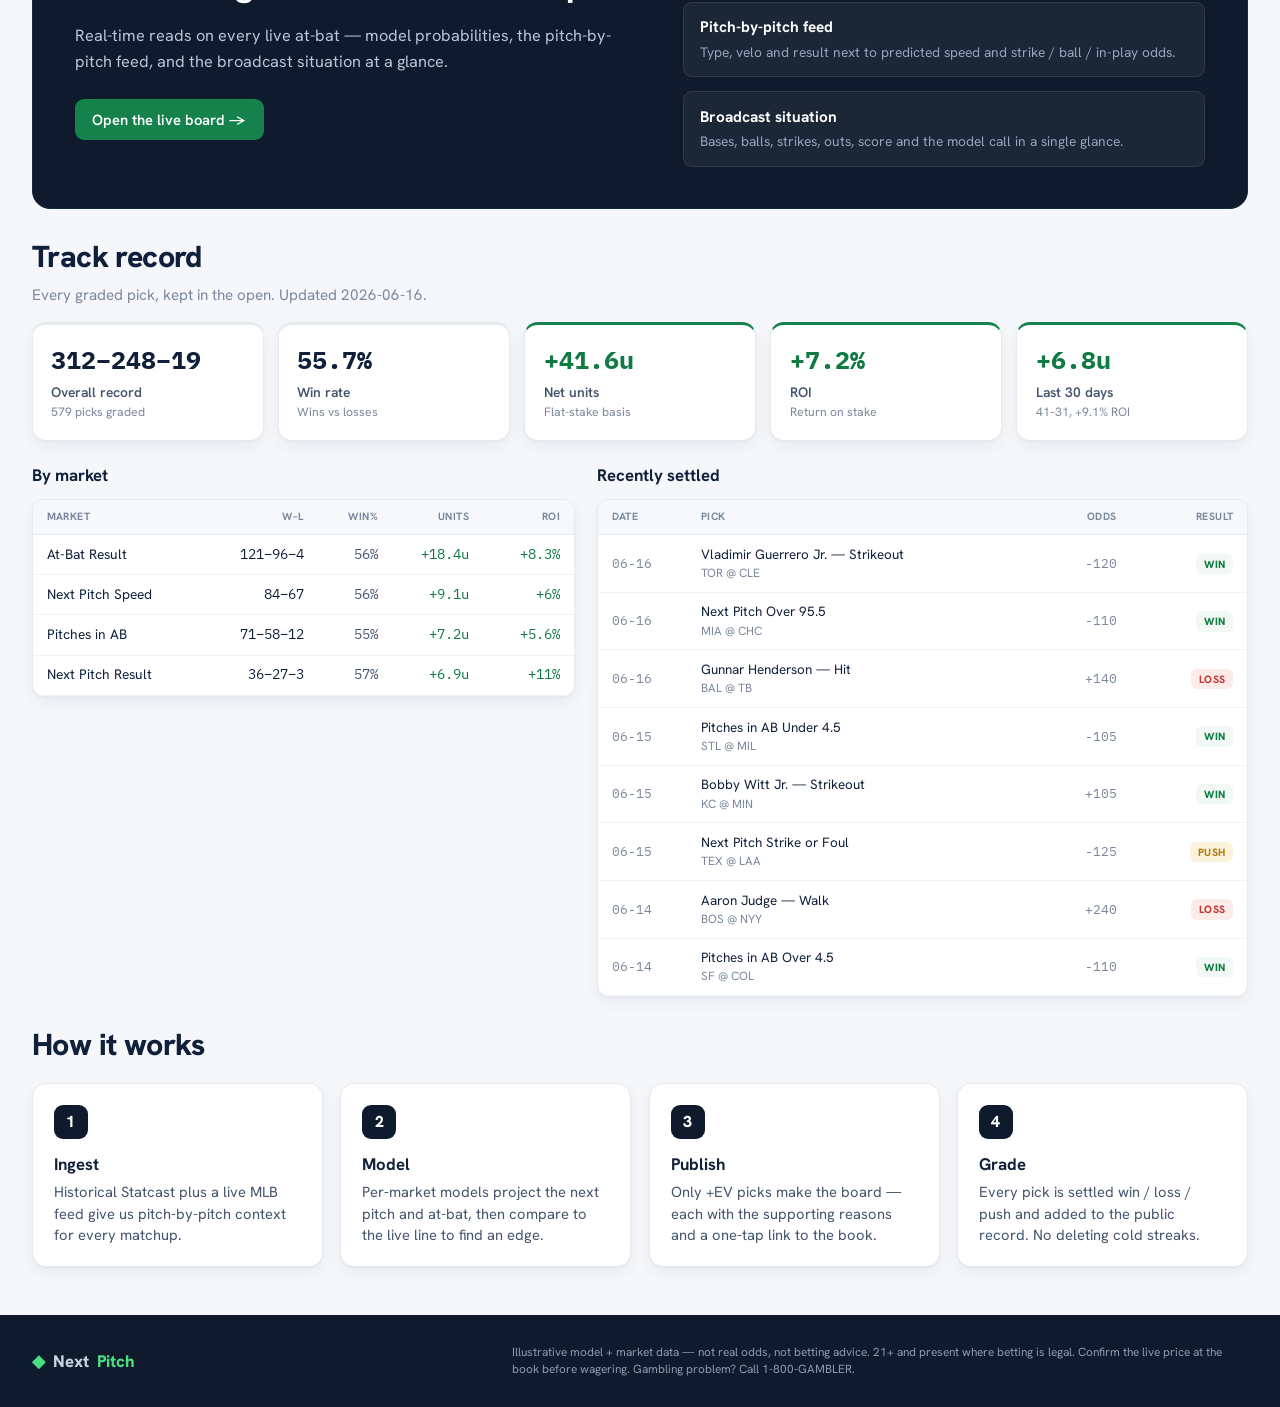
==== commit 4673ccb5: "phase 5" ====
--- a/frontend/index.html
+++ b/frontend/index.html
@@ -3,183 +3,19 @@
 <head>
   <meta charset="utf-8">
   <meta name="viewport" content="width=device-width, initial-scale=1">
-  <title>Next Pitch — MLB At-Bat Picks</title>
-  <meta name="description" content="Data-driven MLB at-bat picks — strikeouts, pitch speed, and more — with a transparent, verifiable track record.">
-  <link rel="stylesheet" href="site.css">
+  <title>NextPitch — MLB At-Bat Markets</title>
+  <meta name="description" content="Model-driven MLB at-bat picks and a real-time live-markets board — the model's pitch-by-pitch read, with a verifiable track record.">
+  <link rel="preconnect" href="https://fonts.googleapis.com">
+  <link rel="preconnect" href="https://fonts.gstatic.com" crossorigin>
+  <link href="https://fonts.googleapis.com/css2?family=Hanken+Grotesk:wght@400;500;600;700;800&family=IBM+Plex+Mono:wght@400;500;600&display=swap" rel="stylesheet">
+  <link rel="stylesheet" href="nextpitch.css">
 </head>
 <body>
-  <!-- ── Header / nav ─────────────────────────────────────────────── -->
-  <header class="site-header">
-    <div class="wrap header-inner">
-      <a class="brand" href="#top">
-        <span class="brand-mark">◆</span>
-        <span class="brand-name">Next<span>Pitch</span></span>
-      </a>
-      <nav class="nav">
-        <a href="#picks">Today's Picks</a>
-        <a href="#record">Track Record</a>
-        <a href="#feed">Feed</a>
-        <a href="#how">How It Works</a>
-        <a href="nextpitch.html" class="nav-live">Live Board</a>
-      </nav>
-      <a class="btn btn-primary nav-cta" href="nextpitch.html">Open live board <span aria-hidden="true">→</span></a>
-    </div>
-  </header>
-
-  <main id="top">
-    <!-- ── Hero ───────────────────────────────────────────────────── -->
-    <section class="hero">
-      <div class="wrap hero-inner">
-        <div class="hero-copy">
-          <span class="eyebrow">MLB · At-Bat Markets</span>
-          <h1>The next pitch, called before it's thrown.</h1>
-          <p class="lede">
-            Model-driven picks on strikeouts, pitch speed, and at-bat outcomes —
-            each with the reasoning laid out and a track record you can check
-            before you trust it.
-          </p>
-          <div class="hero-actions">
-            <a class="btn btn-primary" href="nextpitch.html">Open the live board <span aria-hidden="true">→</span></a>
-            <a class="btn btn-ghost" href="#picks">See today's picks</a>
-          </div>
-          <p class="hero-fineprint">21+ · For entertainment · 1-800-GAMBLER</p>
-        </div>
-        <!-- Confidence stats pulled from the track record -->
-        <aside class="hero-stats" id="hero-stats" aria-label="Track record summary">
-          <div class="stat-card skeleton-card"></div>
-        </aside>
-      </div>
-    </section>
-
-    <!-- ── Today's picks ──────────────────────────────────────────── -->
-    <section id="picks" class="section">
-      <div class="wrap">
-        <div class="section-head">
-          <div>
-            <h2>Today's quick picks</h2>
-            <p class="section-sub" id="picks-sub">Loading today's board…</p>
-          </div>
-          <div class="filters" id="filters" role="tablist" aria-label="Best live opportunities, or pick a single market"></div>
-        </div>
-        <div class="picks-grid" id="picks-grid"></div>
-      </div>
-    </section>
-
-    <!-- ── Track record ───────────────────────────────────────────── -->
-    <section class="section live-promo-wrap">
-      <div class="wrap">
-        <div class="live-promo">
-          <div class="live-promo-copy">
-            <span class="eyebrow eyebrow-dark">The live board</span>
-            <h2>Watch the game with the model open.</h2>
-            <p>Real-time edges on every live at-bat — model probability against the best price across DraftKings, FanDuel, Kalshi and Polymarket. Pre-scout the on-deck hitter, then read the broadcast-style situation at a glance.</p>
-            <a class="btn btn-primary" href="nextpitch.html">Open the live board <span aria-hidden="true">→</span></a>
-          </div>
-          <ul class="live-promo-feats">
-            <li><b>Live &amp; upcoming edges</b><span>Best +EV pick per at-bat — sort by edge, price or implied odds, or pre-scout the next batter.</span></li>
-            <li><b>Compare your sources</b><span>Multi-select sportsbooks and prediction markets to find the number that beats the model.</span></li>
-            <li><b>Broadcast situation</b><span>Bases, balls, strikes, outs, score and the model call in a single glance.</span></li>
-          </ul>
-        </div>
-      </div>
-    </section>
-
-    <section id="record" class="section section-alt">
-      <div class="wrap">
-        <div class="section-head">
-          <div>
-            <h2>Track record</h2>
-            <p class="section-sub" id="record-sub">Every graded pick, kept in the open.</p>
-          </div>
-        </div>
-        <div class="record-tiles" id="record-tiles"></div>
-        <div class="record-cols">
-          <div class="record-block">
-            <h3>By market</h3>
-            <div class="table-scroll">
-              <table class="rec-table" id="bymarket-table"></table>
-            </div>
-          </div>
-          <div class="record-block">
-            <h3>Recently settled</h3>
-            <div class="table-scroll">
-              <table class="rec-table" id="recent-table"></table>
-            </div>
-          </div>
-        </div>
-      </div>
-    </section>
-
-    <!-- ── Live data feed ────────────────────────────────────────────── -->
-    <section id="feed" class="section">
-      <div class="wrap">
-        <div class="section-head">
-          <div>
-            <h2>Live data feed</h2>
-            <p class="section-sub" id="feed-sub">The raw signals behind the picks, unfiltered — pick a live game below.</p>
-          </div>
-        </div>
-        <div class="feed-status" id="feed-status"></div>
-        <div class="feed-subtabs" id="feed-subtabs" role="tablist" aria-label="Select a live game feed"></div>
-        <div id="feed-panes"></div>
-
-        <div class="section-head" style="margin-top: 2.2rem;">
-          <div>
-            <h3>Database tables</h3>
-            <p class="section-sub">Latest 10 rows, every column, straight from Supabase.</p>
-          </div>
-        </div>
-        <div id="db-tables"></div>
-      </div>
-    </section>
-
-    <!-- ── How it works ───────────────────────────────────────────── -->
-    <section id="how" class="section">
-      <div class="wrap">
-        <div class="section-head"><h2>How it works</h2></div>
-        <ol class="steps">
-          <li>
-            <span class="step-num">1</span>
-            <h3>Ingest</h3>
-            <p>Historical Statcast plus a live MLB feed give us pitch-by-pitch context for every matchup.</p>
-          </li>
-          <li>
-            <span class="step-num">2</span>
-            <h3>Model</h3>
-            <p>Per-market models project the next pitch and at-bat, then compare to the live line to find an edge.</p>
-          </li>
-          <li>
-            <span class="step-num">3</span>
-            <h3>Publish</h3>
-            <p>Only +EV picks make the board — each with the supporting reasons and a one-tap link to the book.</p>
-          </li>
-          <li>
-            <span class="step-num">4</span>
-            <h3>Grade</h3>
-            <p>Every pick is settled win/loss/push and added to the public record. No deleting cold streaks.</p>
-          </li>
-        </ol>
-      </div>
-    </section>
-  </main>
-
-  <!-- ── Footer ───────────────────────────────────────────────────── -->
-  <footer class="site-footer">
-    <div class="wrap footer-inner">
-      <div class="footer-brand">
-        <span class="brand-mark">◆</span>
-        <span class="brand-name">Next<span>Pitch</span></span>
-        <p class="footer-tag">MLB at-bat picks, with the receipts.</p>
-      </div>
-      <p class="disclaimer" id="disclaimer"></p>
-    </div>
-    <div class="wrap footer-legal">
-      <span>© <span id="year"></span> NextPitch. Illustrative data — not affiliated with MLB.</span>
-      <span class="gamble-badge">Gambling problem? Call 1-800-GAMBLER</span>
-    </div>
-  </footer>
+  <!-- Single-page app: Home / Live Markets / Data Feed tabs, rendered by nextpitch.js -->
+  <div class="np-root" id="np-root" data-theme="light"></div>
 
   <script src="picks-data.js"></script>
-  <script src="site.js"></script>
+  <script src="nextpitch-data.js"></script>
+  <script src="nextpitch.js"></script>
 </body>
 </html>
--- a/frontend/nextpitch.css
+++ b/frontend/nextpitch.css
@@ -0,0 +1,56 @@
+/* ============================================================
+   NextPitch — live edge board (rebuilt from the DC design ref).
+   Palette lives entirely in CSS custom properties on .np-root and
+   is flipped by [data-theme="dark"], so one attribute reflows the
+   whole board. Component markup is generated in nextpitch.js with
+   inline styles that read these tokens (a faithful port of the DC).
+   ============================================================ */
+
+* { box-sizing: border-box; }
+body { margin: 0; }
+
+@keyframes np-pulse { 0%, 100% { opacity: 1; } 50% { opacity: .3; } }
+
+.np-root {
+  --bg:#f5f7fb; --surface:#ffffff; --surface-2:#f6f8fc;
+  --header-bg:rgba(255,255,255,.88);
+  --border:#e6eaf1; --border-2:#d6deea; --track:#eef1f7; --row-border:#f0f3f8;
+  --text:#11203a; --text-2:#44546e; --muted:#7a879c; --faint:#9aa6b8; --vs:#c2cad6;
+  --seg-active-bg:#ffffff; --seg-active-fg:#0f1b2d;
+  --pill-active-bg:#0f1b2d; --pill-active-fg:#ffffff;
+  --good-bg:#f2f8f4; --good-border:#dcece2; --good-label:#3f9e5f; --good-strong:#0f7a44; --good-sub:#5a8a6c;
+  --blue:#2563c9; --blue-bg:#eaf1fc; --purple:#7c5cd6; --purple-bg:#efeafb; --amber:#b07d12; --amber-bg:#fbf2dc;
+  --bad:#c23b34; --bad-bg:#fbecea;
+  --accent:#15824c; --bc-bg:#0f1b2d; --bc-inner:#16263d;
+
+  min-height: 100vh;
+  display: flex;
+  flex-direction: column;
+  font-family: 'Hanken Grotesk', -apple-system, BlinkMacSystemFont, 'Segoe UI', sans-serif;
+  background: var(--bg);
+  color: var(--text);
+  -webkit-font-smoothing: antialiased;
+  line-height: 1.45;
+  transition: background-color .22s ease, color .22s ease;
+}
+
+.np-root[data-theme="dark"] {
+  --bg:#0c1424; --surface:#141f33; --surface-2:#101b2e;
+  --header-bg:rgba(12,20,36,.85);
+  --border:#253449; --border-2:#31435f; --track:#1b2942; --row-border:#1a2740;
+  --text:#eef3f9; --text-2:#aebdd2; --muted:#8493aa; --faint:#6f7f96; --vs:#3a4a63;
+  --seg-active-bg:#33465f; --seg-active-fg:#ffffff;
+  --pill-active-bg:#cdd9ea; --pill-active-fg:#0c1424;
+  --good-bg:#10261a; --good-border:#1f3d2b; --good-label:#4fb877; --good-strong:#4ade80; --good-sub:#82ae92;
+  --blue:#6aa2ff; --blue-bg:#16294a; --purple:#b49bff; --purple-bg:#241d3d; --amber:#e0a83a; --amber-bg:#33280d;
+  --bad:#ff7b6b; --bad-bg:#3a1c1a;
+  --accent:#22a566; --bc-bg:#0a1322; --bc-inner:#132239;
+}
+
+/* Hover lift for edge/market cards (the DC used a style-hover attribute; here
+   it's a class the JS applies to interactive cards). */
+.np-card-hover { transition: box-shadow .15s, border-color .15s; }
+.np-card-hover:hover {
+  border-color: var(--border-2) !important;
+  box-shadow: 0 2px 4px rgba(15,27,45,.07), 0 14px 34px rgba(15,27,45,.09) !important;
+}
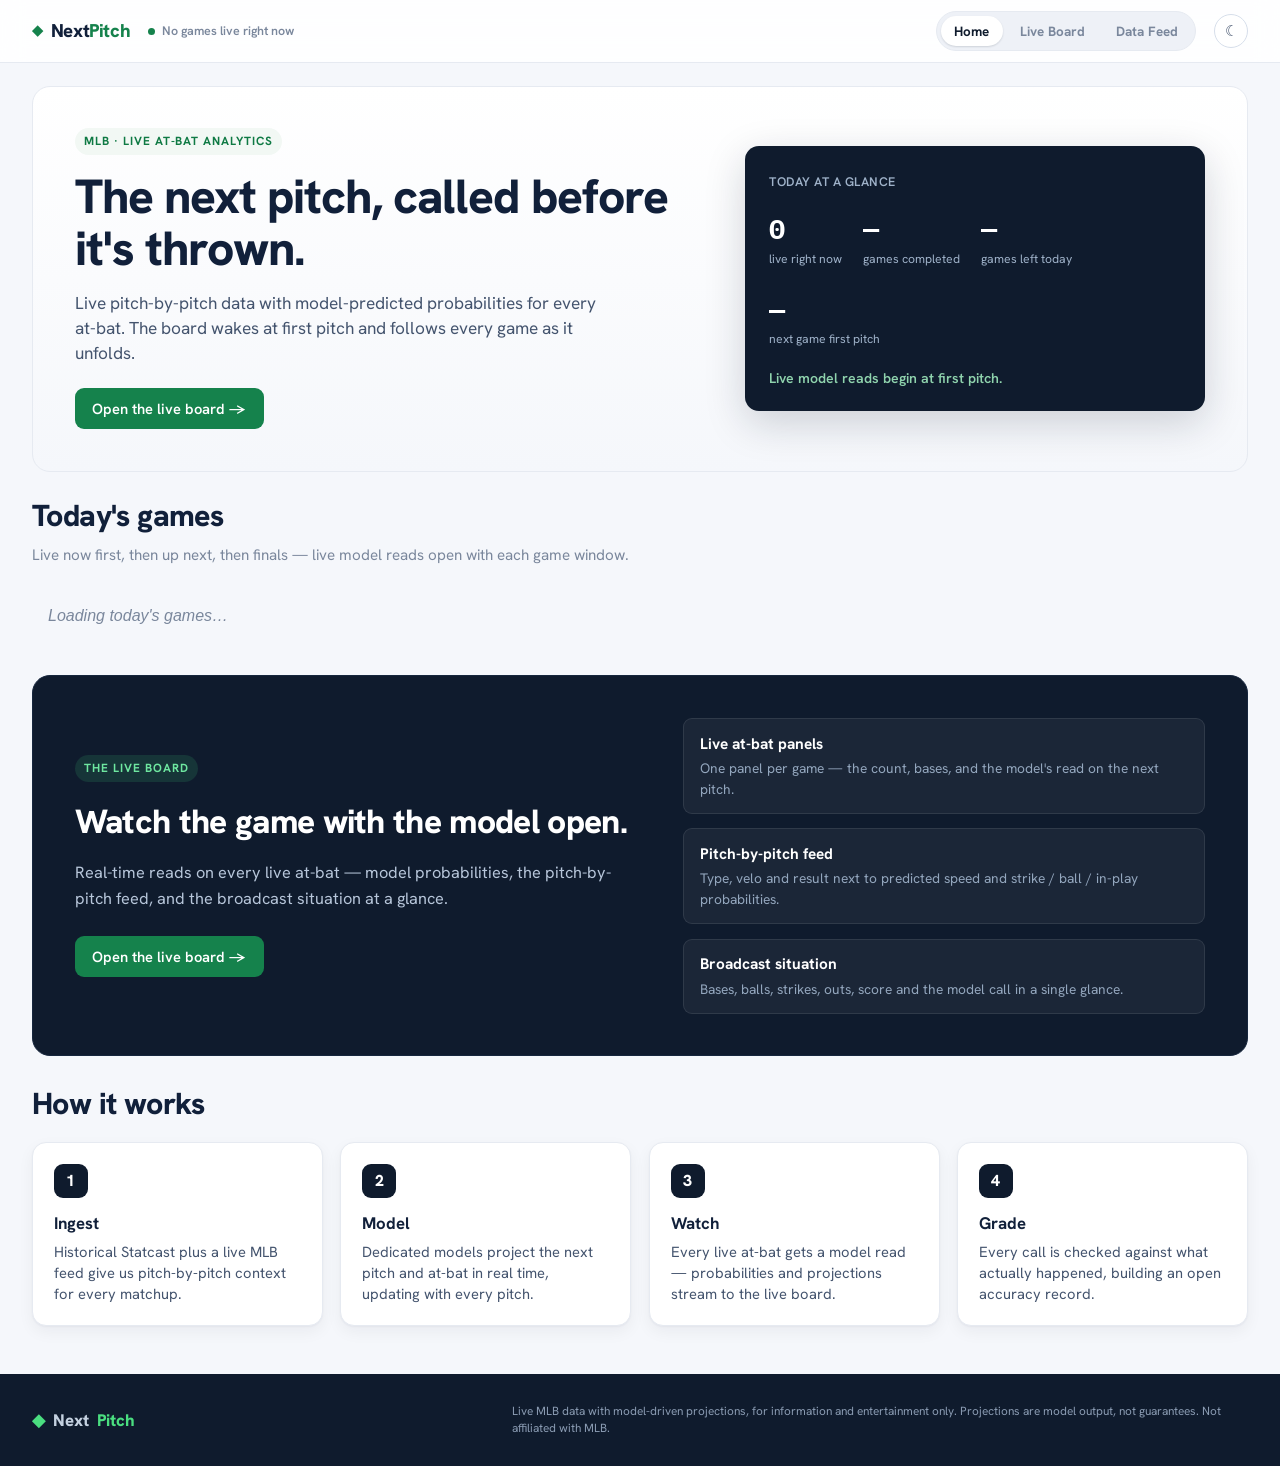
==== commit e99e4fa7: "feat(brand): gate wagering surfaces behind flag, reposition copy as analytics Reposition the fronten" ====
--- a/frontend/index.html
+++ b/frontend/index.html
@@ -3,8 +3,8 @@
 <head>
   <meta charset="utf-8">
   <meta name="viewport" content="width=device-width, initial-scale=1">
-  <title>NextPitch — MLB At-Bat Markets</title>
-  <meta name="description" content="Model-driven MLB at-bat picks and a real-time live-markets board — the model's pitch-by-pitch read, with a verifiable track record.">
+  <title>NextPitch — Live MLB At-Bat Analytics</title>
+  <meta name="description" content="Real-time MLB pitch-by-pitch data with live model predictions for every at-bat — probabilities, projections, and the game state as it unfolds.">
   <link rel="preconnect" href="https://fonts.googleapis.com">
   <link rel="preconnect" href="https://fonts.gstatic.com" crossorigin>
   <link href="https://fonts.googleapis.com/css2?family=Hanken+Grotesk:wght@400;500;600;700;800&family=IBM+Plex+Mono:wght@400;500;600&display=swap" rel="stylesheet">
@@ -14,7 +14,8 @@
   <!-- Single-page app: Home / Live Markets / Data Feed tabs, rendered by nextpitch.js -->
   <div class="np-root" id="np-root" data-theme="light"></div>
 
-  <script src="picks-data.js"></script>
+  <script src="config.js"></script>
+  <script src="copy.js"></script>
   <script src="nextpitch-data.js"></script>
   <script src="nextpitch.js"></script>
 </body>
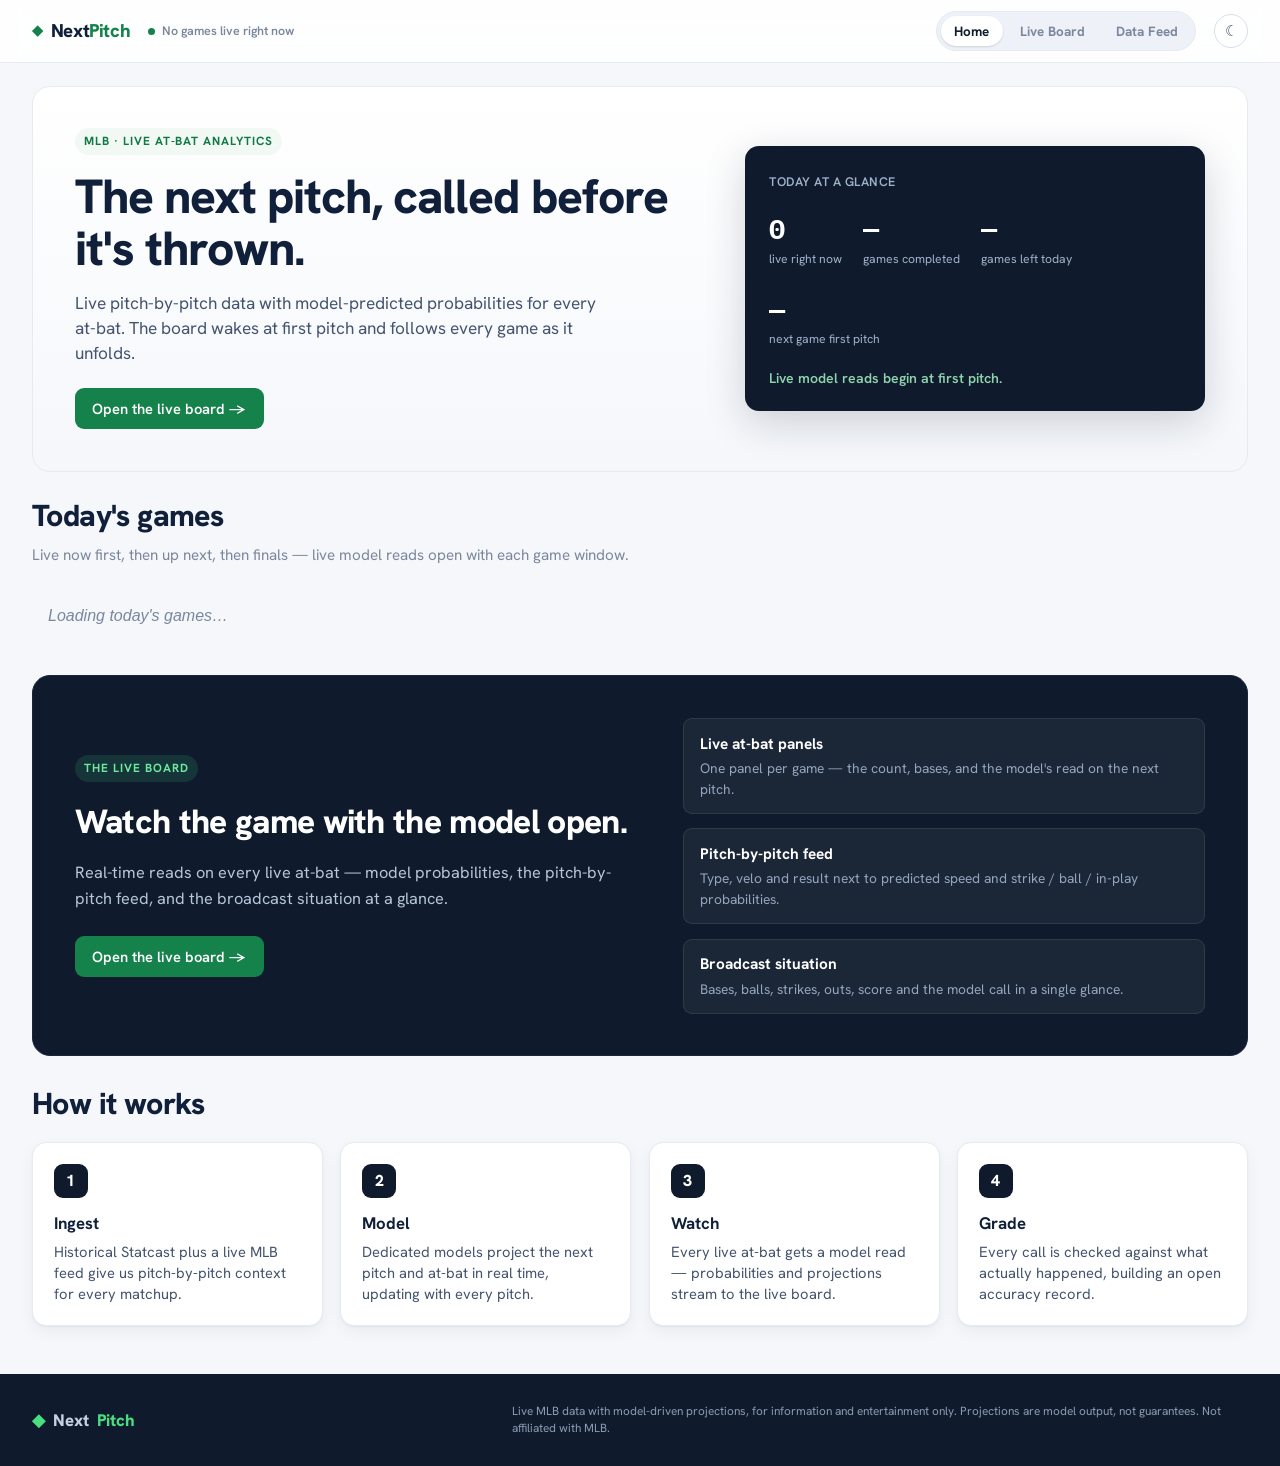
==== commit 7da1b64d: "feat(ui): mobile-first responsive rebuild with documented design tokens Introduce a mobile-first lay" ====
--- a/frontend/index.html
+++ b/frontend/index.html
@@ -2,7 +2,7 @@
 <html lang="en">
 <head>
   <meta charset="utf-8">
-  <meta name="viewport" content="width=device-width, initial-scale=1">
+  <meta name="viewport" content="width=device-width, initial-scale=1, viewport-fit=cover">
   <title>NextPitch — Live MLB At-Bat Analytics</title>
   <meta name="description" content="Real-time MLB pitch-by-pitch data with live model predictions for every at-bat — probabilities, projections, and the game state as it unfolds.">
   <link rel="preconnect" href="https://fonts.googleapis.com">
--- a/frontend/nextpitch.css
+++ b/frontend/nextpitch.css
@@ -54,3 +54,156 @@
   border-color: var(--border-2) !important;
   box-shadow: 0 2px 4px rgba(15,27,45,.07), 0 14px 34px rgba(15,27,45,.09) !important;
 }
+
+/* ============================================================
+   Responsive layout — mobile-first. Base rules are the phone
+   layout; min-width queries layer the desktop refinements back
+   on. Layout-critical containers use these classes; decorative
+   styling stays inline in nextpitch.js.
+   ============================================================ */
+
+.np-main {
+  width: min(1220px, 95vw);
+  margin: 0 auto;
+  /* room for the fixed bottom tab bar + home-indicator inset */
+  padding: 1.2rem 0 calc(4.8rem + env(safe-area-inset-bottom));
+  flex: 1;
+  align-self: stretch;
+}
+
+.np-header-inner {
+  width: min(1220px, 95vw);
+  margin: 0 auto;
+  display: flex;
+  align-items: center;
+  gap: .7rem 1.1rem;
+  flex-wrap: wrap;
+  padding: .55rem 0;
+}
+.np-header-inner .np-icon-btn { margin-left: auto; }
+
+/* Tab nav: fixed bottom bar on phones, header pill row on md+. */
+.np-nav {
+  position: fixed;
+  bottom: 0; left: 0; right: 0;
+  z-index: 60;
+  display: flex;
+  gap: .3rem;
+  background: var(--header-bg);
+  -webkit-backdrop-filter: blur(12px);
+  backdrop-filter: blur(12px);
+  border-top: 1px solid var(--border);
+  padding: .35rem max(.5rem, env(safe-area-inset-right))
+           calc(.35rem + env(safe-area-inset-bottom))
+           max(.5rem, env(safe-area-inset-left));
+}
+.np-tab {
+  flex: 1;
+  min-height: 48px; /* touch target */
+  border: 0;
+  cursor: pointer;
+  font-family: inherit;
+  font-weight: 700;
+  font-size: .84rem;
+  padding: .4rem .5rem;
+  border-radius: 12px;
+  transition: all .14s;
+  background: transparent;
+  color: var(--muted);
+}
+.np-tab-on {
+  background: var(--pill-active-bg);
+  color: var(--pill-active-fg);
+}
+
+.np-icon-btn {
+  display: inline-flex;
+  align-items: center;
+  justify-content: center;
+  width: 44px; height: 44px; /* touch target */
+  border-radius: 999px;
+  border: 1px solid var(--border-2);
+  background: var(--surface);
+  color: var(--text-2);
+  cursor: pointer;
+  font-size: .95rem;
+  line-height: 1;
+}
+
+/* Filter chips: comfortable touch height on phones. */
+.np-chip { min-height: 42px; }
+
+/* Hero + promo: single column on phones, split on wider screens. */
+.np-hero, .np-promo {
+  display: grid;
+  grid-template-columns: 1fr;
+  gap: 1.5rem;
+  align-items: center;
+}
+
+/* Live panel internals: game state stacks above the pitch feed on phones. */
+.np-panel-grid {
+  display: grid;
+  grid-template-columns: 1fr;
+  gap: 1.2rem;
+}
+/* Let columns shrink below their content width — the wide pitch-feed table
+   must scroll inside .np-scroll, not stretch the column. */
+.np-panel-grid > * { min-width: 0; }
+
+/* Wide data tables scroll inside their card, never the page. */
+.np-scroll {
+  overflow-x: auto;
+  scrollbar-width: thin;
+  -webkit-overflow-scrolling: touch;
+}
+
+.np-footer {
+  background: #0f1b2d;
+  color: #c4d1e0;
+  /* clear the fixed bottom tab bar */
+  padding: 1.8rem 0 calc(5.6rem + env(safe-area-inset-bottom));
+}
+
+@media (min-width: 768px) {
+  .np-main { padding: 1.4rem 0 3rem; }
+  .np-header-inner { padding: .7rem 0; }
+  .np-header-inner .np-icon-btn { margin-left: 0; }
+  .np-nav {
+    position: static;
+    margin-left: auto;
+    border-top: 0;
+    background: var(--track);
+    border: 1px solid var(--border);
+    border-radius: 999px;
+    padding: .25rem;
+    gap: .22rem;
+  }
+  .np-tab {
+    flex: none;
+    min-height: 0;
+    padding: .4rem .85rem;
+    border-radius: 999px;
+  }
+  .np-tab-on {
+    background: var(--seg-active-bg);
+    color: var(--seg-active-fg);
+    box-shadow: 0 1px 2px rgba(15,27,45,.14);
+  }
+  .np-icon-btn { width: 34px; height: 34px; }
+  .np-chip { min-height: 0; }
+  .np-hero { grid-template-columns: 1.25fr .9fr; gap: 2rem; }
+  .np-panel-grid { grid-template-columns: repeat(auto-fit, minmax(320px, 1fr)); }
+  .np-footer { padding: 1.8rem 0; }
+}
+
+@media (min-width: 900px) {
+  .np-promo { grid-template-columns: 1.05fr .95fr; gap: 2rem; }
+}
+
+@media (prefers-reduced-motion: reduce) {
+  .np-root, .np-root * {
+    animation: none !important;
+    transition: none !important;
+  }
+}
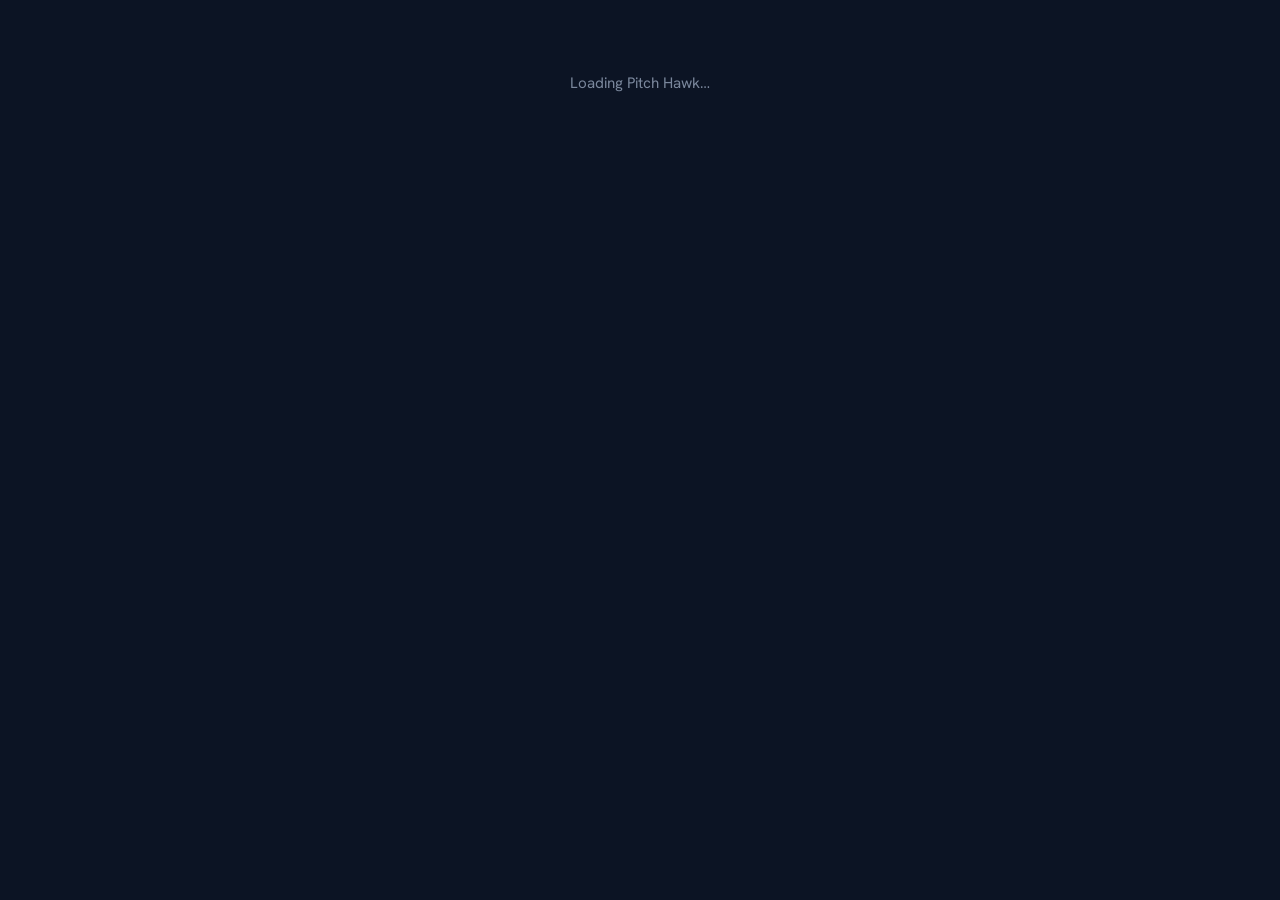
==== commit 5bd4d201: "mobile layout improvements" ====
--- a/frontend/index.html
+++ b/frontend/index.html
@@ -3,20 +3,20 @@
 <head>
   <meta charset="utf-8">
   <meta name="viewport" content="width=device-width, initial-scale=1, viewport-fit=cover">
-  <title>NextPitch — Live MLB At-Bat Analytics</title>
+  <title>Pitch Hawk — Live MLB At-Bat Analytics</title>
   <meta name="description" content="Real-time MLB pitch-by-pitch data with live model predictions for every at-bat — probabilities, projections, and the game state as it unfolds.">
   <link rel="preconnect" href="https://fonts.googleapis.com">
   <link rel="preconnect" href="https://fonts.gstatic.com" crossorigin>
   <link href="https://fonts.googleapis.com/css2?family=Hanken+Grotesk:wght@400;500;600;700;800&family=IBM+Plex+Mono:wght@400;500;600&display=swap" rel="stylesheet">
-  <link rel="stylesheet" href="nextpitch.css">
+  <link rel="stylesheet" href="pitchhawk.css">
 </head>
 <body>
-  <!-- Single-page app: Home / Live Markets / Data Feed tabs, rendered by nextpitch.js -->
-  <div class="np-root" id="np-root" data-theme="light"></div>
+  <!-- Single-page app: Home / Live Markets / Data Feed tabs, rendered by pitchhawk.js -->
+  <div class="ph-root" id="ph-root" data-theme="dark"></div>
 
   <script src="config.js"></script>
   <script src="copy.js"></script>
-  <script src="nextpitch-data.js"></script>
-  <script src="nextpitch.js"></script>
+  <script src="pitchhawk-data.js"></script>
+  <script src="pitchhawk.js"></script>
 </body>
 </html>
--- a/frontend/pitchhawk.css
+++ b/frontend/pitchhawk.css
@@ -0,0 +1,311 @@
+/* ============================================================
+   Pitch Hawk — live edge board (rebuilt from the DC design ref).
+   Palette lives entirely in CSS custom properties on .ph-root and
+   is flipped by [data-theme="dark"], so one attribute reflows the
+   whole board. Component markup is generated in pitchhawk.js with
+   inline styles that read these tokens (a faithful port of the DC).
+   ============================================================ */
+
+* { box-sizing: border-box; }
+body { margin: 0; }
+
+@keyframes ph-pulse { 0%, 100% { opacity: 1; } 50% { opacity: .3; } }
+
+.ph-root {
+  --bg:#f5f7fb; --surface:#ffffff; --surface-2:#f6f8fc;
+  --header-bg:rgba(255,255,255,.88);
+  --border:#e6eaf1; --border-2:#d6deea; --track:#eef1f7; --row-border:#f0f3f8;
+  --text:#11203a; --text-2:#44546e; --muted:#7a879c; --faint:#9aa6b8; --vs:#c2cad6;
+  --seg-active-bg:#ffffff; --seg-active-fg:#0f1b2d;
+  --pill-active-bg:#0f1b2d; --pill-active-fg:#ffffff;
+  --good-bg:#f2f8f4; --good-border:#dcece2; --good-label:#3f9e5f; --good-strong:#0f7a44; --good-sub:#5a8a6c;
+  --blue:#2563c9; --blue-bg:#eaf1fc; --purple:#7c5cd6; --purple-bg:#efeafb; --amber:#b07d12; --amber-bg:#fbf2dc;
+  --bad:#c23b34; --bad-bg:#fbecea;
+  --accent:#15824c; --bc-bg:#0f1b2d; --bc-inner:#16263d;
+
+  min-height: 100vh;
+  display: flex;
+  flex-direction: column;
+  font-family: 'Hanken Grotesk', -apple-system, BlinkMacSystemFont, 'Segoe UI', sans-serif;
+  background: var(--bg);
+  color: var(--text);
+  -webkit-font-smoothing: antialiased;
+  line-height: 1.45;
+  transition: background-color .22s ease, color .22s ease;
+}
+
+.ph-root[data-theme="dark"] {
+  --bg:#0c1424; --surface:#141f33; --surface-2:#101b2e;
+  --header-bg:rgba(12,20,36,.85);
+  --border:#253449; --border-2:#31435f; --track:#1b2942; --row-border:#1a2740;
+  --text:#eef3f9; --text-2:#aebdd2; --muted:#8493aa; --faint:#6f7f96; --vs:#3a4a63;
+  --seg-active-bg:#33465f; --seg-active-fg:#ffffff;
+  --pill-active-bg:#cdd9ea; --pill-active-fg:#0c1424;
+  --good-bg:#10261a; --good-border:#1f3d2b; --good-label:#4fb877; --good-strong:#4ade80; --good-sub:#82ae92;
+  --blue:#6aa2ff; --blue-bg:#16294a; --purple:#b49bff; --purple-bg:#241d3d; --amber:#e0a83a; --amber-bg:#33280d;
+  --bad:#ff7b6b; --bad-bg:#3a1c1a;
+  --accent:#22a566; --bc-bg:#0a1322; --bc-inner:#132239;
+}
+
+/* Hover lift for edge/market cards (the DC used a style-hover attribute; here
+   it's a class the JS applies to interactive cards). */
+.ph-card-hover { transition: box-shadow .15s, border-color .15s; }
+.ph-card-hover:hover {
+  border-color: var(--border-2) !important;
+  box-shadow: 0 2px 4px rgba(15,27,45,.07), 0 14px 34px rgba(15,27,45,.09) !important;
+}
+
+/* ============================================================
+   Responsive layout — mobile-first. Base rules are the phone
+   layout; min-width queries layer the desktop refinements back
+   on. Layout-critical containers use these classes; decorative
+   styling stays inline in pitchhawk.js.
+   ============================================================ */
+
+.ph-main {
+  width: min(1220px, 95vw);
+  margin: 0 auto;
+  /* room for the fixed bottom tab bar + home-indicator inset */
+  padding: 1.2rem 0 calc(4.8rem + env(safe-area-inset-bottom));
+  flex: 1;
+  align-self: stretch;
+}
+
+.ph-header-inner {
+  width: min(1220px, 95vw);
+  margin: 0 auto;
+  display: flex;
+  align-items: center;
+  gap: .7rem 1.1rem;
+  flex-wrap: wrap;
+  padding: .55rem 0;
+}
+.ph-header-inner .ph-icon-btn { margin-left: auto; }
+
+/* Tab nav: fixed bottom bar on phones, header pill row on md+. */
+.ph-nav {
+  position: fixed;
+  bottom: 0; left: 0; right: 0;
+  z-index: 60;
+  display: flex;
+  gap: .3rem;
+  background: var(--header-bg);
+  -webkit-backdrop-filter: blur(12px);
+  backdrop-filter: blur(12px);
+  border-top: 1px solid var(--border);
+  padding: .35rem max(.5rem, env(safe-area-inset-right))
+           calc(.35rem + env(safe-area-inset-bottom))
+           max(.5rem, env(safe-area-inset-left));
+}
+.ph-tab {
+  flex: 1;
+  min-height: 48px; /* touch target */
+  border: 0;
+  cursor: pointer;
+  font-family: inherit;
+  font-weight: 700;
+  font-size: .84rem;
+  padding: .4rem .5rem;
+  border-radius: 12px;
+  transition: all .14s;
+  background: transparent;
+  color: var(--muted);
+}
+.ph-tab-on {
+  background: var(--pill-active-bg);
+  color: var(--pill-active-fg);
+}
+
+.ph-icon-btn {
+  display: inline-flex;
+  align-items: center;
+  justify-content: center;
+  width: 44px; height: 44px; /* touch target */
+  border-radius: 999px;
+  border: 1px solid var(--border-2);
+  background: var(--surface);
+  color: var(--text-2);
+  cursor: pointer;
+  font-size: .95rem;
+  line-height: 1;
+}
+
+/* Filter chips: comfortable touch height on phones. */
+.ph-chip { min-height: 42px; }
+
+/* Hero + promo: single column on phones, split on wider screens. */
+.ph-hero, .ph-promo {
+  display: grid;
+  grid-template-columns: 1fr;
+  gap: 1.5rem;
+  align-items: center;
+}
+
+/* Live panel internals: game state stacks above the pitch feed on phones. */
+.ph-panel-grid {
+  display: grid;
+  grid-template-columns: 1fr;
+  gap: 1.2rem;
+}
+/* Let columns shrink below their content width — the wide pitch-feed table
+   must scroll inside .ph-scroll, not stretch the column. */
+.ph-panel-grid > * { min-width: 0; }
+
+/* Wide data tables scroll inside their card, never the page. */
+.ph-scroll {
+  overflow-x: auto;
+  scrollbar-width: thin;
+  -webkit-overflow-scrolling: touch;
+}
+
+/* ============================================================
+   Readability — the inline template uses very small font sizes
+   (~.58–.66rem ≈ 9–10.5px) for section labels. That's below the
+   mobile readability floor, so raise it on phones and return to
+   the compact desktop size at md+. Encodes the label's full
+   look so callers just swap the inline styles for this class.
+   ============================================================ */
+.ph-microlabel {
+  font-size: .72rem;
+  font-weight: 700;
+  text-transform: uppercase;
+  letter-spacing: .05em;
+  color: var(--faint);
+}
+
+/* ============================================================
+   Responsive data tables. Desktop keeps the original CSS-grid
+   table — its columns come from the inline `--cols` custom
+   property, its horizontal-scroll min-width from `--minw`. On
+   phones every row reflows into a stacked, labeled card so all
+   columns stay visible with no sideways scroll; the header row
+   is hidden because each cell now carries its own label.
+
+   Markup contract (built in pitchhawk.js):
+     .ph-table       inner width holder inside a .ph-scroll
+     .ph-table-head  the column-label row  (hidden on mobile)
+     .ph-table-row   one data row          (grid md+, card mobile)
+     .ph-cell        one value; data-label="…" names it on mobile
+     .ph-cell--end   right-aligned value column (e.g. Count)
+     .ph-next        the pinned "next pitch" row accent
+   ============================================================ */
+
+/* — mobile-first: stacked labeled cards — */
+.ph-table { min-width: 0; }
+.ph-table-head { display: none; }
+.ph-table-row {
+  display: block;
+  border: 1px solid var(--border);
+  border-radius: 10px;
+  background: var(--surface-2);
+  padding: .5rem .7rem;
+  margin-bottom: .5rem;
+  font-size: .86rem;
+}
+.ph-table-row.ph-next { box-shadow: inset 3px 0 0 var(--accent); }
+.ph-cell {
+  display: flex;
+  justify-content: space-between;
+  align-items: baseline;
+  gap: .75rem;
+  padding: .2rem 0;
+  min-width: 0;
+}
+.ph-cell + .ph-cell { border-top: 1px solid var(--row-border); }
+.ph-cell::before {
+  content: attr(data-label);
+  flex: none;
+  color: var(--faint);
+  font-weight: 700;
+  font-size: .7rem;
+  text-transform: uppercase;
+  letter-spacing: .03em;
+}
+
+/* — md+: original horizontal grid table — */
+@media (min-width: 768px) {
+  .ph-microlabel { font-size: .64rem; }
+  .ph-table { min-width: var(--minw, 0); }
+  .ph-table-head {
+    display: grid;
+    grid-template-columns: var(--cols);
+    gap: .4rem;
+    padding: 0 .3rem .4rem;
+    border-bottom: 1px solid var(--border);
+  }
+  .ph-table-row {
+    display: grid;
+    grid-template-columns: var(--cols);
+    gap: .35rem;
+    align-items: center;
+    border: 0;
+    border-bottom: 1px solid var(--row-border);
+    border-radius: 0;
+    background: transparent;
+    padding: .42rem .25rem;
+    margin-bottom: 0;
+    font-size: .82rem;
+  }
+  .ph-table-row.ph-next { background: var(--surface-2); padding: .5rem .25rem; }
+  .ph-cell {
+    display: flex;
+    align-items: center;
+    justify-content: flex-start;
+    gap: 0;
+    padding: 0;
+    border: 0;
+  }
+  .ph-cell + .ph-cell { border-top: 0; }
+  .ph-cell--end { justify-content: flex-end; }
+  .ph-cell::before { display: none; }
+}
+
+.ph-footer {
+  background: #0f1b2d;
+  color: #c4d1e0;
+  /* clear the fixed bottom tab bar */
+  padding: 1.8rem 0 calc(5.6rem + env(safe-area-inset-bottom));
+}
+
+@media (min-width: 768px) {
+  .ph-main { padding: 1.4rem 0 3rem; }
+  .ph-header-inner { padding: .7rem 0; }
+  .ph-header-inner .ph-icon-btn { margin-left: 0; }
+  .ph-nav {
+    position: static;
+    margin-left: auto;
+    border-top: 0;
+    background: var(--track);
+    border: 1px solid var(--border);
+    border-radius: 999px;
+    padding: .25rem;
+    gap: .22rem;
+  }
+  .ph-tab {
+    flex: none;
+    min-height: 0;
+    padding: .4rem .85rem;
+    border-radius: 999px;
+  }
+  .ph-tab-on {
+    background: var(--seg-active-bg);
+    color: var(--seg-active-fg);
+    box-shadow: 0 1px 2px rgba(15,27,45,.14);
+  }
+  .ph-icon-btn { width: 34px; height: 34px; }
+  .ph-chip { min-height: 0; }
+  .ph-hero { grid-template-columns: 1.25fr .9fr; gap: 2rem; }
+  .ph-panel-grid { grid-template-columns: repeat(auto-fit, minmax(320px, 1fr)); }
+  .ph-footer { padding: 1.8rem 0; }
+}
+
+@media (min-width: 900px) {
+  .ph-promo { grid-template-columns: 1.05fr .95fr; gap: 2rem; }
+}
+
+@media (prefers-reduced-motion: reduce) {
+  .ph-root, .ph-root * {
+    animation: none !important;
+    transition: none !important;
+  }
+}
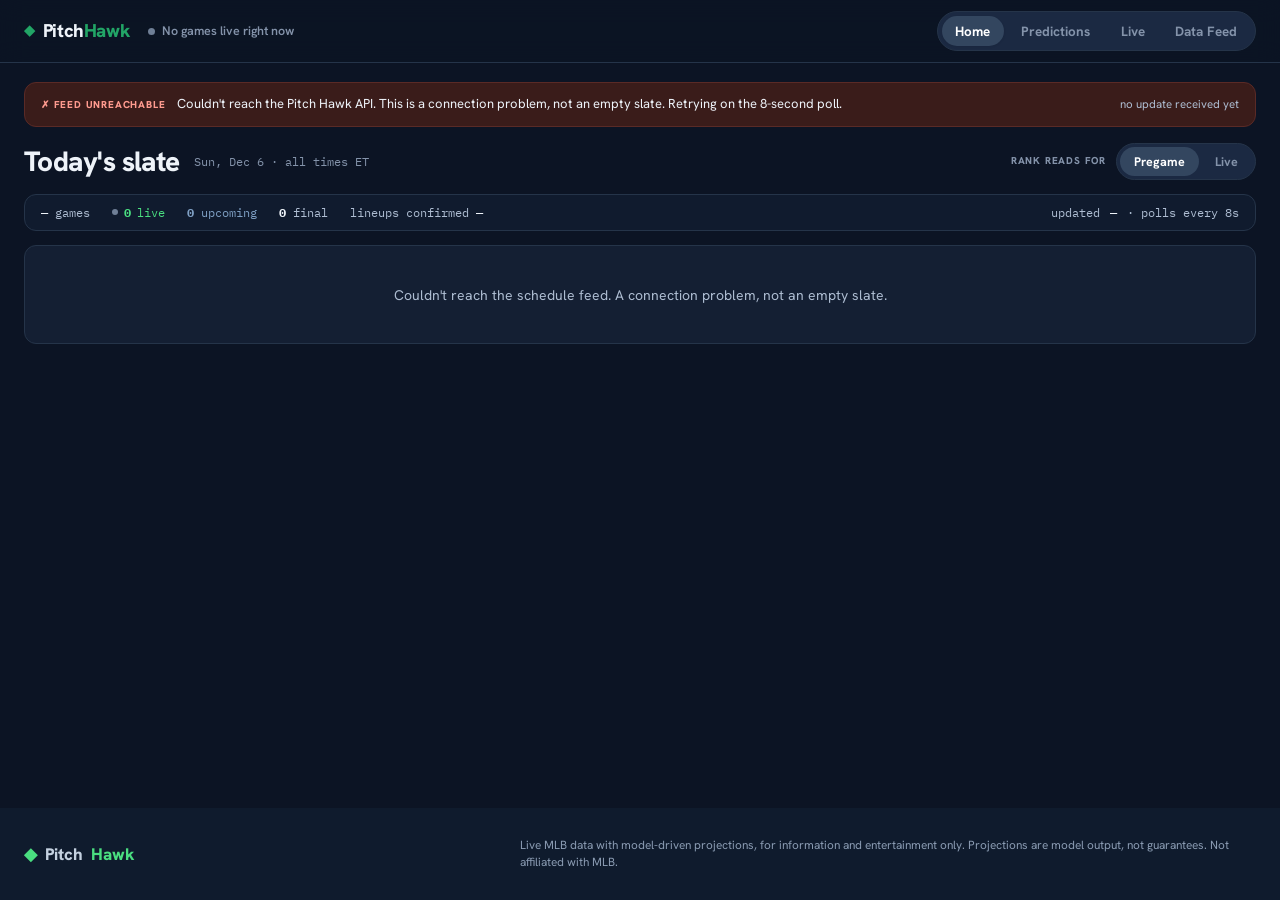
==== commit c430870c: "ui updates - v1 market additions" ====
--- a/frontend/index.html
+++ b/frontend/index.html
@@ -7,11 +7,11 @@
   <meta name="description" content="Real-time MLB pitch-by-pitch data with live model predictions for every at-bat — probabilities, projections, and the game state as it unfolds.">
   <link rel="preconnect" href="https://fonts.googleapis.com">
   <link rel="preconnect" href="https://fonts.gstatic.com" crossorigin>
-  <link href="https://fonts.googleapis.com/css2?family=Hanken+Grotesk:wght@400;500;600;700;800&family=IBM+Plex+Mono:wght@400;500;600&display=swap" rel="stylesheet">
+  <link href="https://fonts.googleapis.com/css2?family=Hanken+Grotesk:wght@400;500;600;700;800&family=IBM+Plex+Mono:wght@400;500;600;700&display=swap" rel="stylesheet">
   <link rel="stylesheet" href="pitchhawk.css">
 </head>
 <body>
-  <!-- Single-page app: Home / Live Markets / Data Feed tabs, rendered by pitchhawk.js -->
+  <!-- Single-page app: Home / Predictions / Live / Data Feed tabs, rendered by pitchhawk.js -->
   <div class="ph-root" id="ph-root" data-theme="dark"></div>
 
   <script src="config.js"></script>
--- a/frontend/pitchhawk.css
+++ b/frontend/pitchhawk.css
@@ -10,6 +10,11 @@
 body { margin: 0; }
 
 @keyframes ph-pulse { 0%, 100% { opacity: 1; } 50% { opacity: .3; } }
+/* Played once when a freshness stamp changes. The board re-renders every
+   poll, so Board.flashIf() adds the class only on the render where the stamp
+   moved; a class left on would replay the flash every eight seconds. */
+@keyframes ph-flash { 0% { background: rgba(74,222,128,.45); color: #0c1424; } 100% { background: transparent; } }
+.ph-flash { animation: ph-flash 1.6s ease-out 1; }
 
 .ph-root {
   --bg:#f5f7fb; --surface:#ffffff; --surface-2:#f6f8fc;
@@ -45,6 +50,18 @@
   --blue:#6aa2ff; --blue-bg:#16294a; --purple:#b49bff; --purple-bg:#241d3d; --amber:#e0a83a; --amber-bg:#33280d;
   --bad:#ff7b6b; --bad-bg:#3a1c1a;
   --accent:#22a566; --bc-bg:#0a1322; --bc-inner:#132239;
+  /* 2026-09 four-tab redesign (design/redesign/README.md). Only the tokens
+     the handoff names that had no variable yet; the rest map onto the ones
+     above (chip → --track, active → --seg-active-bg, bd2 → --border-2,
+     row → --row-border, panel2 → --surface-2). */
+  --panel3:#0d1729;
+  --grn:#4ade80; --grn-edge:#1f3d2b; --grn-sel-bg:#12301f;
+  --phase-blue:#7fa0c4; --data-blue:#2f8fd6; --amb-edge:#6b5220;
+  --err-bg:#3a1c1a; --err-bd:#5a2a26; --err-fg:#ff9b8f;
+  --res-good-fg:#5fe094; --res-good-bg:rgba(34,165,102,.22);
+  --res-amber-fg:#f0c063; --res-amber-bg:rgba(224,168,58,.20);
+  --res-bad-fg:#ff9b8f; --res-bad-bg:rgba(242,86,76,.20);
+  --live-chip-bg:rgba(74,222,128,.13);
 }
 
 /* Hover lift for edge/market cards (the DC used a style-hover attribute; here
@@ -80,7 +97,6 @@
   flex-wrap: wrap;
   padding: .55rem 0;
 }
-.ph-header-inner .ph-icon-btn { margin-left: auto; }
 
 /* Tab nav: fixed bottom bar on phones, header pill row on md+. */
 .ph-nav {
@@ -116,22 +132,6 @@
   color: var(--pill-active-fg);
 }
 
-.ph-icon-btn {
-  display: inline-flex;
-  align-items: center;
-  justify-content: center;
-  width: 44px; height: 44px; /* touch target */
-  border-radius: 999px;
-  border: 1px solid var(--border-2);
-  background: var(--surface);
-  color: var(--text-2);
-  cursor: pointer;
-  font-size: .95rem;
-  line-height: 1;
-}
-
-/* Filter chips: comfortable touch height on phones. */
-.ph-chip { min-height: 42px; }
 
 /* Hero + promo: single column on phones, split on wider screens. */
 .ph-hero, .ph-promo {
@@ -141,124 +141,6 @@
   align-items: center;
 }
 
-/* Live panel internals: game state stacks above the pitch feed on phones. */
-.ph-panel-grid {
-  display: grid;
-  grid-template-columns: 1fr;
-  gap: 1.2rem;
-}
-/* Let columns shrink below their content width — the wide pitch-feed table
-   must scroll inside .ph-scroll, not stretch the column. */
-.ph-panel-grid > * { min-width: 0; }
-
-/* Wide data tables scroll inside their card, never the page. */
-.ph-scroll {
-  overflow-x: auto;
-  scrollbar-width: thin;
-  -webkit-overflow-scrolling: touch;
-}
-
-/* ============================================================
-   Readability — the inline template uses very small font sizes
-   (~.58–.66rem ≈ 9–10.5px) for section labels. That's below the
-   mobile readability floor, so raise it on phones and return to
-   the compact desktop size at md+. Encodes the label's full
-   look so callers just swap the inline styles for this class.
-   ============================================================ */
-.ph-microlabel {
-  font-size: .72rem;
-  font-weight: 700;
-  text-transform: uppercase;
-  letter-spacing: .05em;
-  color: var(--faint);
-}
-
-/* ============================================================
-   Responsive data tables. Desktop keeps the original CSS-grid
-   table — its columns come from the inline `--cols` custom
-   property, its horizontal-scroll min-width from `--minw`. On
-   phones every row reflows into a stacked, labeled card so all
-   columns stay visible with no sideways scroll; the header row
-   is hidden because each cell now carries its own label.
-
-   Markup contract (built in pitchhawk.js):
-     .ph-table       inner width holder inside a .ph-scroll
-     .ph-table-head  the column-label row  (hidden on mobile)
-     .ph-table-row   one data row          (grid md+, card mobile)
-     .ph-cell        one value; data-label="…" names it on mobile
-     .ph-cell--end   right-aligned value column (e.g. Count)
-     .ph-next        the pinned "next pitch" row accent
-   ============================================================ */
-
-/* — mobile-first: stacked labeled cards — */
-.ph-table { min-width: 0; }
-.ph-table-head { display: none; }
-.ph-table-row {
-  display: block;
-  border: 1px solid var(--border);
-  border-radius: 10px;
-  background: var(--surface-2);
-  padding: .5rem .7rem;
-  margin-bottom: .5rem;
-  font-size: .86rem;
-}
-.ph-table-row.ph-next { box-shadow: inset 3px 0 0 var(--accent); }
-.ph-cell {
-  display: flex;
-  justify-content: space-between;
-  align-items: baseline;
-  gap: .75rem;
-  padding: .2rem 0;
-  min-width: 0;
-}
-.ph-cell + .ph-cell { border-top: 1px solid var(--row-border); }
-.ph-cell::before {
-  content: attr(data-label);
-  flex: none;
-  color: var(--faint);
-  font-weight: 700;
-  font-size: .7rem;
-  text-transform: uppercase;
-  letter-spacing: .03em;
-}
-
-/* — md+: original horizontal grid table — */
-@media (min-width: 768px) {
-  .ph-microlabel { font-size: .64rem; }
-  .ph-table { min-width: var(--minw, 0); }
-  .ph-table-head {
-    display: grid;
-    grid-template-columns: var(--cols);
-    gap: .4rem;
-    padding: 0 .3rem .4rem;
-    border-bottom: 1px solid var(--border);
-  }
-  .ph-table-row {
-    display: grid;
-    grid-template-columns: var(--cols);
-    gap: .35rem;
-    align-items: center;
-    border: 0;
-    border-bottom: 1px solid var(--row-border);
-    border-radius: 0;
-    background: transparent;
-    padding: .42rem .25rem;
-    margin-bottom: 0;
-    font-size: .82rem;
-  }
-  .ph-table-row.ph-next { background: var(--surface-2); padding: .5rem .25rem; }
-  .ph-cell {
-    display: flex;
-    align-items: center;
-    justify-content: flex-start;
-    gap: 0;
-    padding: 0;
-    border: 0;
-  }
-  .ph-cell + .ph-cell { border-top: 0; }
-  .ph-cell--end { justify-content: flex-end; }
-  .ph-cell::before { display: none; }
-}
 
 .ph-footer {
   background: #0f1b2d;
@@ -270,7 +152,6 @@
 @media (min-width: 768px) {
   .ph-main { padding: 1.4rem 0 3rem; }
   .ph-header-inner { padding: .7rem 0; }
-  .ph-header-inner .ph-icon-btn { margin-left: 0; }
   .ph-nav {
     position: static;
     margin-left: auto;
@@ -292,10 +173,7 @@
     color: var(--seg-active-fg);
     box-shadow: 0 1px 2px rgba(15,27,45,.14);
   }
-  .ph-icon-btn { width: 34px; height: 34px; }
-  .ph-chip { min-height: 0; }
   .ph-hero { grid-template-columns: 1.25fr .9fr; gap: 2rem; }
-  .ph-panel-grid { grid-template-columns: repeat(auto-fit, minmax(320px, 1fr)); }
   .ph-footer { padding: 1.8rem 0; }
 }
 
@@ -309,3 +187,360 @@
     transition: none !important;
   }
 }
+
+/* ============================================================
+   Ported board views (1b/1c mobile+desktop Live Board, 1d/1e Data
+   Feed). These views own their full width — the rail/situation
+   strip and the log grids are edge-to-edge, so the centred
+   .ph-main measure is dropped for them. Dark-only by design.
+   ============================================================ */
+.ph-main.phv-wide {
+  width: 100%;
+  max-width: none;
+  padding: 0 0 calc(4.8rem + env(safe-area-inset-bottom));
+}
+@media (min-width: 900px) {
+  .ph-main.phv-wide { padding-bottom: 0; }
+}
+
+/* ============================================================
+   Four-tab redesign — shell (design/redesign/README.md "Global
+   shell"). Desktop only for now; the 390px layout is not designed,
+   so the mobile rules above are left as they are.
+   ============================================================ */
+.ph-mono { font-family: 'IBM Plex Mono', monospace; }
+
+/* The redesign's content measure. Home and Predictions use it now; Live and
+   Data Feed move onto it when their phases replace the phv-wide views. */
+.ph-main.ph-shell,
+.ph-header-inner.ph-shell,
+.ph-footer-inner,
+.ph-gutter {
+  width: 100%;
+  max-width: 1368px;
+  padding-left: 24px;
+  padding-right: 24px;
+  margin: 0 auto;
+}
+.ph-main.ph-shell, .ph-gutter { padding-top: 1.2rem; }
+
+.ph-brand {
+  display: flex; align-items: center; gap: .5rem;
+  font-weight: 800; font-size: 1.16rem; letter-spacing: -.02em;
+  color: inherit; cursor: pointer;
+}
+.ph-brand-mark { color: var(--accent); font-size: .85rem; }
+.ph-brand-hawk { color: var(--accent); }
+
+.ph-livecount {
+  display: flex; align-items: center; gap: .42rem;
+  font-size: .78rem; color: var(--muted); font-weight: 600; white-space: nowrap;
+}
+/* Green means live and nothing else, so the dot is only green — and only
+   pulses — while a game is actually in progress. */
+.ph-dot { width: 7px; height: 7px; border-radius: 50%; background: var(--faint); flex: none; }
+.ph-dot.is-live { background: var(--accent); animation: ph-pulse 1.8s ease-in-out infinite; }
+
+.ph-kicker {
+  font-size: 10px; font-weight: 800; letter-spacing: .08em;
+  text-transform: uppercase; color: var(--text-2); white-space: nowrap;
+}
+
+/* API unreachable. Deliberately unlike the empty-slate panel: a connection
+   failure must never read as a quiet day. */
+.ph-banner-err {
+  display: flex; align-items: center; gap: 12px; flex-wrap: wrap;
+  border: 1px solid var(--err-bd); background: var(--err-bg);
+  border-radius: 12px; padding: 12px 16px; margin-bottom: 14px;
+}
+.ph-banner-err .ph-kicker { color: var(--err-fg); }
+.ph-banner-err-body { font-size: 13px; color: var(--text); }
+.ph-banner-err-when { margin-left: auto; font-size: 11.5px; color: var(--text-2); }
+
+/* ★ WATCHING row. */
+.ph-watch { display: flex; align-items: center; gap: 8px; flex-wrap: wrap; margin-bottom: 14px; }
+.ph-watch-pill {
+  display: flex; align-items: center; gap: 8px;
+  border: 1px solid var(--border); background: var(--surface);
+  border-radius: 999px; padding: 4px 6px 4px 12px; white-space: nowrap;
+}
+.ph-watch-go {
+  border: 0; background: transparent; color: var(--text); cursor: pointer;
+  display: flex; align-items: baseline; gap: 8px; padding: 0; font-family: inherit;
+}
+.ph-watch-go b { font-size: 12.5px; font-weight: 800; }
+.ph-watch-sub { font-size: 11.5px; color: var(--text-2); }
+.ph-watch-unpin {
+  border: 0; background: var(--track); color: var(--amber); cursor: pointer;
+  border-radius: 999px; width: 24px; height: 24px; font-size: 12px; font-family: inherit;
+}
+
+/* The missing-value tag that rides beside a "—". Three kinds, one shape:
+   NOT SERVED (the data exists, no route yet), NOT MODELED (no model),
+   NEEDS ROUTE (a route has to be built before the slot can fill). */
+.ph-missing { display: inline-flex; align-items: center; gap: 5px; white-space: nowrap; }
+.ph-missing-dash { font-family: 'IBM Plex Mono', monospace; color: var(--faint); }
+.ph-tag {
+  display: inline-block; font-size: 8.5px; font-weight: 800; letter-spacing: .05em;
+  text-transform: uppercase; line-height: 1; padding: 3px 6px; border-radius: 999px;
+  border: 1px solid var(--border-2); color: var(--muted); white-space: nowrap;
+}
+.ph-tag--needsroute { border-color: var(--amb-edge); color: var(--amber); }
+
+.ph-footer-inner {
+  display: flex; justify-content: space-between; gap: 1rem;
+  flex-wrap: wrap; align-items: center;
+}
+.ph-footer-brand {
+  display: flex; align-items: center; gap: .5rem;
+  font-weight: 800; font-size: 1.05rem; color: inherit; cursor: pointer;
+}
+.ph-footer-brand span { color: var(--grn); }
+.ph-footer-note { margin: 0; font-size: .74rem; color: #8a9bb2; max-width: 46rem; flex: 1; min-width: 240px; }
+
+/* Page title row shared by the redesigned tabs. */
+.ph-h1 { margin: 0; font-size: 28px; font-weight: 800; letter-spacing: -.02em; }
+.ph-sub { margin: .35rem 0 0; color: var(--muted); font-size: 13px; }
+
+/* ============================================================
+   Four-tab redesign — Home (design/redesign/README.md "Screen:
+   Home"). Desktop only.
+   ============================================================ */
+.ph-dot-sm { width: 6px; height: 6px; }
+.ph-dim { color: var(--text-2); }
+.ph-ellip { white-space: nowrap; overflow: hidden; text-overflow: ellipsis; min-width: 0; }
+.ph-kicker--mut { color: var(--muted); }
+.ph-kicker.is-live { color: var(--grn); }
+.ph-kicker.is-pre { color: var(--phase-blue); }
+
+/* Title row */
+.ph-titlerow { display: flex; align-items: center; gap: 14px; flex-wrap: wrap; margin-bottom: 12px; }
+.ph-titlerow-date { font-size: 12px; color: var(--muted); }
+.ph-titlerow-right { margin-left: auto; display: flex; align-items: center; gap: 10px; }
+
+/* Segmented control and filter chips — shared by every tab from here on. */
+.ph-seg {
+  display: flex; gap: 2px; background: var(--track); border: 1px solid var(--border);
+  border-radius: 999px; padding: 3px;
+}
+.ph-seg-btn {
+  border: 0; cursor: pointer; font-family: inherit; font-weight: 700; font-size: 12.5px;
+  padding: 6px 14px; border-radius: 999px; display: flex; align-items: center; gap: 6px;
+  background: transparent; color: var(--muted); white-space: nowrap;
+}
+.ph-seg-btn.is-on { background: var(--seg-active-bg); color: var(--seg-active-fg); }
+.ph-chip {
+  cursor: pointer; font-family: inherit; font-weight: 700; font-size: 11.5px; padding: 4px 10px;
+  border-radius: 999px; border: 1px solid var(--border); background: var(--track);
+  color: var(--text-2); white-space: nowrap;
+}
+.ph-chip.is-on { border-color: var(--accent); background: var(--grn-sel-bg); color: var(--grn); }
+
+/* Status bar */
+.ph-statusbar {
+  display: flex; align-items: center; gap: 22px; flex-wrap: wrap;
+  border: 1px solid var(--border); background: var(--surface-2); border-radius: 12px;
+  padding: 9px 16px; margin-bottom: 14px; font-size: 12px; color: var(--text-2);
+}
+.ph-statusbar b { color: var(--text); font-weight: 700; }
+.ph-statusbar-live { display: flex; align-items: center; gap: 6px; color: var(--grn); }
+.ph-statusbar-live b { color: var(--grn); }
+.ph-statusbar-up, .ph-statusbar-up b { color: var(--phase-blue); }
+.ph-statusbar-upd { margin-left: auto; white-space: nowrap; }
+.ph-statusbar-upd b { font-weight: 400; padding: 1px 3px; border-radius: 4px; }
+
+.ph-empty {
+  padding: 2.4rem 1rem; text-align: center; border: 1px solid var(--border);
+  border-radius: 12px; background: var(--surface); color: var(--text-2); font-size: 14px;
+}
+.ph-empty--sm { padding: 1.1rem 1rem; font-size: 13px; margin-bottom: 22px; }
+
+/* Decision strip */
+.ph-strip-head { display: flex; align-items: baseline; gap: 10px; margin-bottom: 8px; }
+.ph-strip-sub { font-size: 12px; color: var(--muted); }
+.ph-cards { display: grid; grid-template-columns: repeat(4, minmax(0, 1fr)); gap: 10px; margin-bottom: 22px; }
+.ph-card {
+  text-align: left; cursor: pointer; color: var(--text); font-family: inherit;
+  border: 1px solid var(--border); background: var(--surface); border-radius: 12px;
+  padding: 13px 14px 12px; display: flex; flex-direction: column; gap: 7px; min-width: 0;
+}
+.ph-card:hover { border-color: var(--border-2); }
+.ph-card.is-live { border-color: var(--grn-edge); }
+.ph-card-head { display: flex; align-items: center; gap: 8px; }
+.ph-card-head .ph-phase { margin-left: auto; }
+.ph-card-id { display: flex; flex-direction: column; gap: 1px; min-width: 0; }
+.ph-card-title { font-size: 16px; font-weight: 800; letter-spacing: -.01em; white-space: nowrap; overflow: hidden; text-overflow: ellipsis; }
+.ph-card-sub { font-size: 11.5px; color: var(--text-2); white-space: nowrap; overflow: hidden; text-overflow: ellipsis; }
+.ph-card-val { display: flex; align-items: baseline; gap: 8px; }
+.ph-card-val > b { font-size: 26px; font-weight: 700; line-height: 1; }
+.ph-card-base { margin-left: auto; font-size: 10.5px; color: var(--muted); white-space: nowrap; }
+.ph-card-spark { display: flex; align-items: center; gap: 8px; height: 26px; border: 1px dashed var(--border-2); border-radius: 8px; padding: 0 8px; }
+.ph-card-spark-note { font-size: 10.5px; color: var(--muted); }
+.ph-card-why { display: flex; flex-direction: column; gap: 1px; font-size: 11px; color: var(--text-2); min-width: 0; }
+.ph-card-why > span { white-space: nowrap; overflow: hidden; text-overflow: ellipsis; }
+.ph-card-why .ph-tag { font-family: 'Hanken Grotesk', sans-serif; vertical-align: 1px; }
+.ph-card-why2 { color: var(--muted); }
+.ph-card-foot {
+  display: flex; align-items: center; gap: 6px; padding-top: 7px;
+  border-top: 1px solid var(--row-border); font-size: 10.5px; color: var(--muted); min-width: 0;
+}
+.ph-card-fresh { white-space: nowrap; padding: 1px 4px; border-radius: 4px; }
+.ph-status {
+  margin-left: auto; font-size: 9px; font-weight: 800; letter-spacing: .06em; white-space: nowrap;
+  color: var(--text-2); border: 1px solid var(--border-2); background: var(--track);
+  padding: 1px 6px; border-radius: 999px;
+}
+.ph-status--dashed { border-style: dashed; background: transparent; }
+.ph-status--route { color: var(--amber); border-color: var(--amb-edge); background: transparent; }
+
+/* Phase chip (LIVE / PREGAME / FINAL) */
+.ph-phase { font-size: 9px; font-weight: 800; letter-spacing: .06em; padding: 2px 6px; border-radius: 999px; white-space: nowrap; }
+.ph-phase--live { color: var(--grn); background: var(--live-chip-bg); }
+.ph-phase--pre { color: var(--phase-blue); background: var(--blue-bg); }
+.ph-phase--final { color: var(--text-2); background: var(--track); }
+
+/* Probability colour bands (relative to league) and lift chips */
+.ph-band-good { color: var(--grn); }
+.ph-band-low { color: var(--muted); }
+.ph-band-avg { color: var(--text); }
+.ph-band-bg-good { background: var(--grn); }
+.ph-band-bg-low { background: var(--muted); }
+.ph-band-bg-avg { background: var(--text); }
+.ph-lift {
+  font-size: 10.5px; font-weight: 700; padding: 1px 6px; border-radius: 999px; white-space: nowrap;
+  color: var(--text-2); background: var(--track);
+}
+.ph-lift--good { color: var(--res-good-fg); background: var(--res-good-bg); }
+.ph-lift--low { color: var(--muted); }
+.ph-card-val .ph-lift { font-size: 11px; padding: 2px 7px; }
+
+/* 5px bar with a white league tick */
+.ph-bar { position: relative; display: block; height: 5px; background: var(--track); border-radius: 999px; margin: 3px 0; }
+.ph-bar-fill { position: absolute; left: 0; top: 0; bottom: 0; border-radius: 999px; }
+.ph-bar-tick { position: absolute; top: -3px; width: 2px; height: 11px; border-radius: 1px; background: var(--text); }
+
+/* Probability cell */
+.ph-pc { display: flex; flex-direction: column; gap: 4px; min-width: 0; }
+.ph-pc-top { display: flex; align-items: baseline; gap: 7px; }
+.ph-pc-val { font-size: 15px; font-weight: 700; }
+.ph-pc-base { margin-left: auto; font-size: 10px; color: var(--muted); white-space: nowrap; }
+.ph-pc .ph-bar { margin: 0; }
+.ph-pc-foot { font-size: 10px; color: var(--muted); }
+
+/* Game groups */
+.ph-group { margin-bottom: 18px; }
+.ph-group-head { display: flex; align-items: center; gap: 9px; margin-bottom: 8px; }
+.ph-group-n { font-size: 10.5px; color: var(--muted); }
+.ph-rule { flex: 1; height: 1px; background: var(--row-border); }
+.ph-group-hint { font-size: 10px; font-weight: 700; letter-spacing: .05em; color: var(--muted); white-space: nowrap; }
+.ph-pills { display: flex; flex-direction: column; gap: 6px; }
+
+/* Game pill */
+.ph-gpill { border: 1px solid var(--border); border-radius: 12px; background: var(--surface); overflow: hidden; }
+.ph-gpill.is-live { border-color: var(--grn-edge); }
+.ph-gpill-row {
+  display: grid;
+  grid-template-columns: 24px 84px minmax(140px,1fr) 100px 104px 176px 118px minmax(220px,1.35fr) 24px;
+  gap: 12px; align-items: center; padding: 10px 14px;
+}
+.ph-pin { border: 0; background: transparent; cursor: pointer; font-size: 14px; padding: 0; color: var(--muted); font-family: inherit; }
+.ph-pin.is-on { color: var(--amber); }
+.ph-gpill-match {
+  border: 0; background: transparent; padding: 0; text-align: left; cursor: pointer; font-family: inherit;
+  color: var(--text); display: flex; flex-direction: column; gap: 2px; min-width: 0;
+}
+.ph-gpill-match b { font-size: 13.5px; font-weight: 800; letter-spacing: .01em; white-space: nowrap; overflow: hidden; text-overflow: ellipsis; max-width: 100%; }
+.ph-gpill-match span { font-size: 10.5px; color: var(--muted); white-space: nowrap; overflow: hidden; text-overflow: ellipsis; max-width: 100%; }
+.ph-gpill-score { display: flex; flex-direction: column; gap: 1px; min-width: 0; }
+.ph-gpill-score b { font-size: 19px; font-weight: 700; white-space: nowrap; line-height: 1.1; }
+.ph-gpill-score b.is-live { color: var(--text); }
+.ph-gpill-score b.is-final { color: var(--text-2); }
+.ph-gpill-score b.is-pre { color: var(--muted); }
+.ph-gpill-score span { font-size: 10.5px; color: var(--muted); white-space: nowrap; }
+.ph-gpill-sit { display: flex; align-items: center; gap: 10px; }
+.ph-gpill-sit .ph-mono { display: flex; flex-direction: column; gap: 1px; }
+.ph-gpill-sit b { font-size: 12.5px; font-weight: 600; }
+.ph-gpill-sit .ph-mono span { font-size: 10px; color: var(--muted); }
+.ph-gpill-cell { display: flex; flex-direction: column; gap: 2px; min-width: 0; }
+.ph-gpill-line { display: flex; align-items: baseline; gap: 6px; white-space: nowrap; min-width: 0; }
+.ph-gpill-line > b { font-size: 12.5px; font-weight: 800; }
+.ph-gpill-num { font-size: 13px; font-weight: 700; }
+.ph-gpill-num.is-dim { font-size: 12.5px; font-weight: 600; color: var(--text-2); }
+.ph-gpill-from { font-size: 10.5px; color: var(--muted); }
+.ph-gpill-mkt { font-size: 10.5px; color: var(--text-2); }
+.ph-delta { font-size: 11px; font-weight: 700; color: var(--text-2); }
+.ph-delta.is-up { color: var(--res-good-fg); }
+.ph-delta.is-down { color: var(--res-bad-fg); }
+.ph-cap { font-size: 9.5px; font-weight: 800; letter-spacing: .05em; color: var(--muted); white-space: nowrap; }
+.ph-cap.is-live { color: var(--grn); }
+.ph-cap.is-pre { color: var(--phase-blue); }
+.ph-chev { justify-self: end; border: 0; background: transparent; color: var(--muted); font-weight: 700; cursor: pointer; font-size: 14px; padding: 4px; line-height: 1; font-family: inherit; }
+
+/* Expanded pill */
+.ph-gpill-body { border-top: 1px solid var(--border); background: var(--surface-2); padding: 12px 14px 14px; }
+.ph-meta-grid {
+  display: grid; grid-template-columns: repeat(8, minmax(0, 1fr)); gap: 10px 18px;
+  padding-bottom: 12px; border-bottom: 1px solid var(--row-border);
+}
+.ph-meta { display: flex; flex-direction: column; gap: 3px; min-width: 0; align-items: flex-start; }
+.ph-meta-k { font-size: 9.5px; font-weight: 800; letter-spacing: .06em; color: var(--muted); white-space: nowrap; }
+.ph-meta-v { font-size: 12px; color: var(--text); white-space: nowrap; overflow: hidden; text-overflow: ellipsis; max-width: 100%; }
+.ph-gpill-ctrl { display: flex; align-items: center; gap: 10px; flex-wrap: wrap; margin: 12px 0 8px; }
+.ph-gpill-ctrl .ph-seg-btn { font-size: 12px; padding: 5px 12px; }
+.ph-sort { display: flex; align-items: center; gap: 6px; }
+.ph-gpill-note { margin-left: auto; font-size: 11px; color: var(--muted); }
+.ph-note { font-size: 11.5px; color: var(--muted); margin-bottom: 8px; }
+.ph-pending {
+  display: flex; align-items: center; gap: 10px; border: 1px dashed var(--border-2);
+  border-radius: 10px; padding: 9px 12px; margin-bottom: 8px; font-size: 12px; color: var(--text-2);
+}
+.ph-pending-chip {
+  font-size: 9.5px; font-weight: 800; letter-spacing: .06em; text-transform: uppercase; color: var(--text-2);
+  border: 1px dashed var(--border-2); border-radius: 999px; padding: 2px 7px; white-space: nowrap;
+}
+
+/* Batter + starter tables */
+.ph-btable, .ph-stable { display: flex; flex-direction: column; }
+.ph-btable-row {
+  display: grid;
+  grid-template-columns: 22px 24px minmax(150px,1.1fr) minmax(190px,1.35fr) minmax(190px,1.35fr) 88px 88px 92px 58px 84px 86px;
+  gap: 10px; align-items: center; padding: 8px; border-top: 1px solid var(--row-border);
+}
+.ph-stable-row {
+  display: grid; grid-template-columns: minmax(170px,1.2fr) repeat(5, minmax(0,.8fr)) repeat(5, 64px);
+  gap: 10px; align-items: center; padding: 8px; border-top: 1px solid var(--row-border); font-size: 12.5px;
+}
+.ph-btable-head {
+  border-top: 0; padding-top: 0; padding-bottom: 6px;
+  font-size: 9.5px; font-weight: 800; letter-spacing: .06em; color: var(--muted);
+}
+.ph-bname { display: flex; flex-direction: column; gap: 2px; min-width: 0; }
+.ph-bname > b { font-size: 13px; font-weight: 700; }
+.ph-bname > span { font-size: 11px; color: var(--muted); }
+.ph-spname { display: flex; align-items: baseline; gap: 6px; min-width: 0; }
+.ph-spname b { font-size: 13px; font-weight: 700; }
+.ph-sp-tag { font-size: 9px; font-weight: 800; letter-spacing: .05em; color: var(--purple); background: var(--purple-bg); padding: 1px 5px; border-radius: 4px; }
+.ph-nm { display: flex; flex-direction: column; gap: 3px; border: 1px dashed var(--border-2); border-radius: 8px; padding: 4px 7px; min-width: 0; align-items: flex-start; }
+.ph-nm-line { font-size: 10px; color: var(--muted); }
+.ph-nm-line b { font-size: 13px; }
+.ph-btable-foot {
+  display: flex; gap: 16px; flex-wrap: wrap; padding: 8px 8px 0;
+  border-top: 1px solid var(--row-border); font-size: 11px; color: var(--muted);
+}
+
+/* Result chips. Pending is never a miss; DNP is outlined and excluded. */
+.ph-res2 { display: flex; flex-direction: column; gap: 3px; }
+.ph-res2 > span { display: flex; align-items: center; gap: 5px; }
+.ph-res-k { font-size: 9px; font-weight: 800; color: var(--muted); width: 16px; }
+.ph-res {
+  font-size: 9.5px; font-weight: 800; letter-spacing: .05em; padding: 2px 6px; border-radius: 999px;
+  border: 1px solid transparent; white-space: nowrap;
+}
+.ph-res--good { color: var(--res-good-fg); background: var(--res-good-bg); }
+.ph-res--bad { color: var(--res-bad-fg); background: var(--res-bad-bg); }
+.ph-res--dnp { color: var(--text-2); border-color: var(--border-2); }
+.ph-res--pending { color: var(--text-2); background: var(--track); }
+
+
+/* Narrow numeric columns: the tag sits under its dash rather than beside it. */
+.ph-stable-row .ph-missing, .ph-btable-row .ph-missing { flex-direction: column; align-items: flex-start; gap: 3px; }
